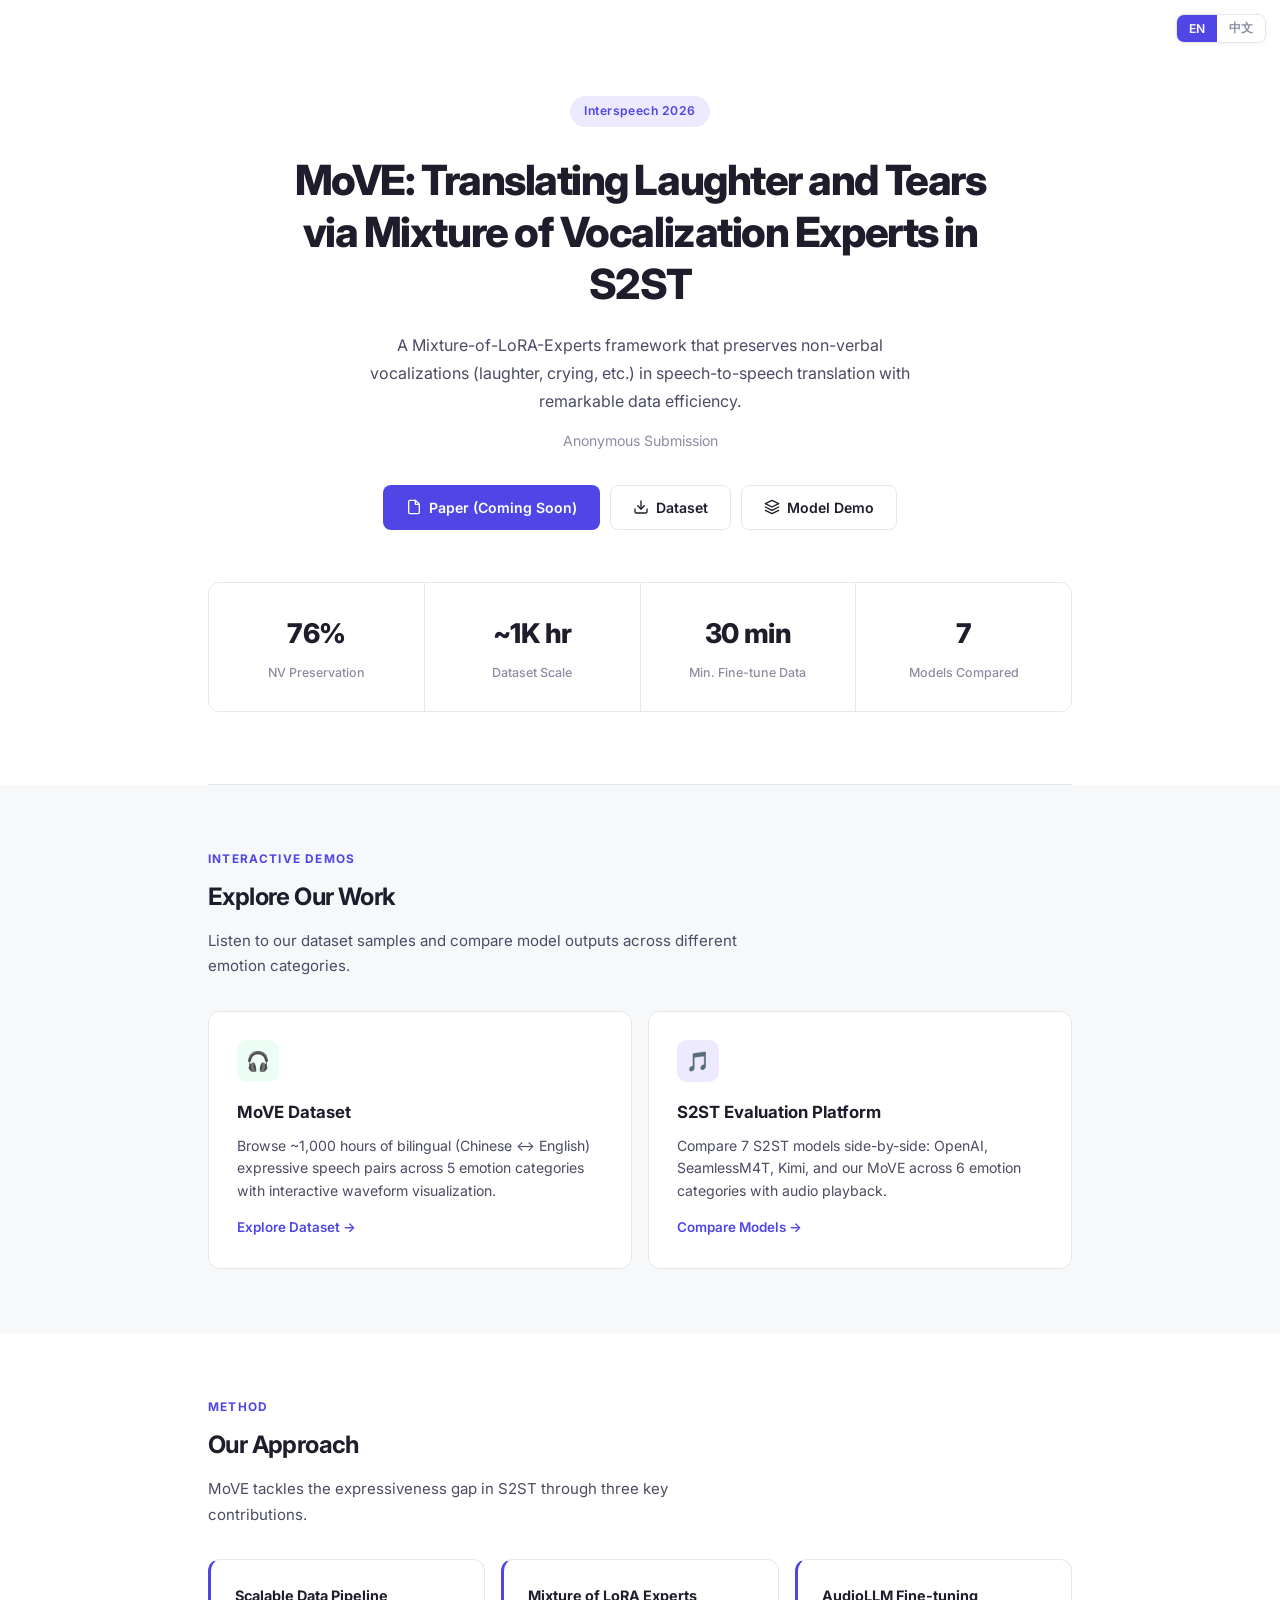
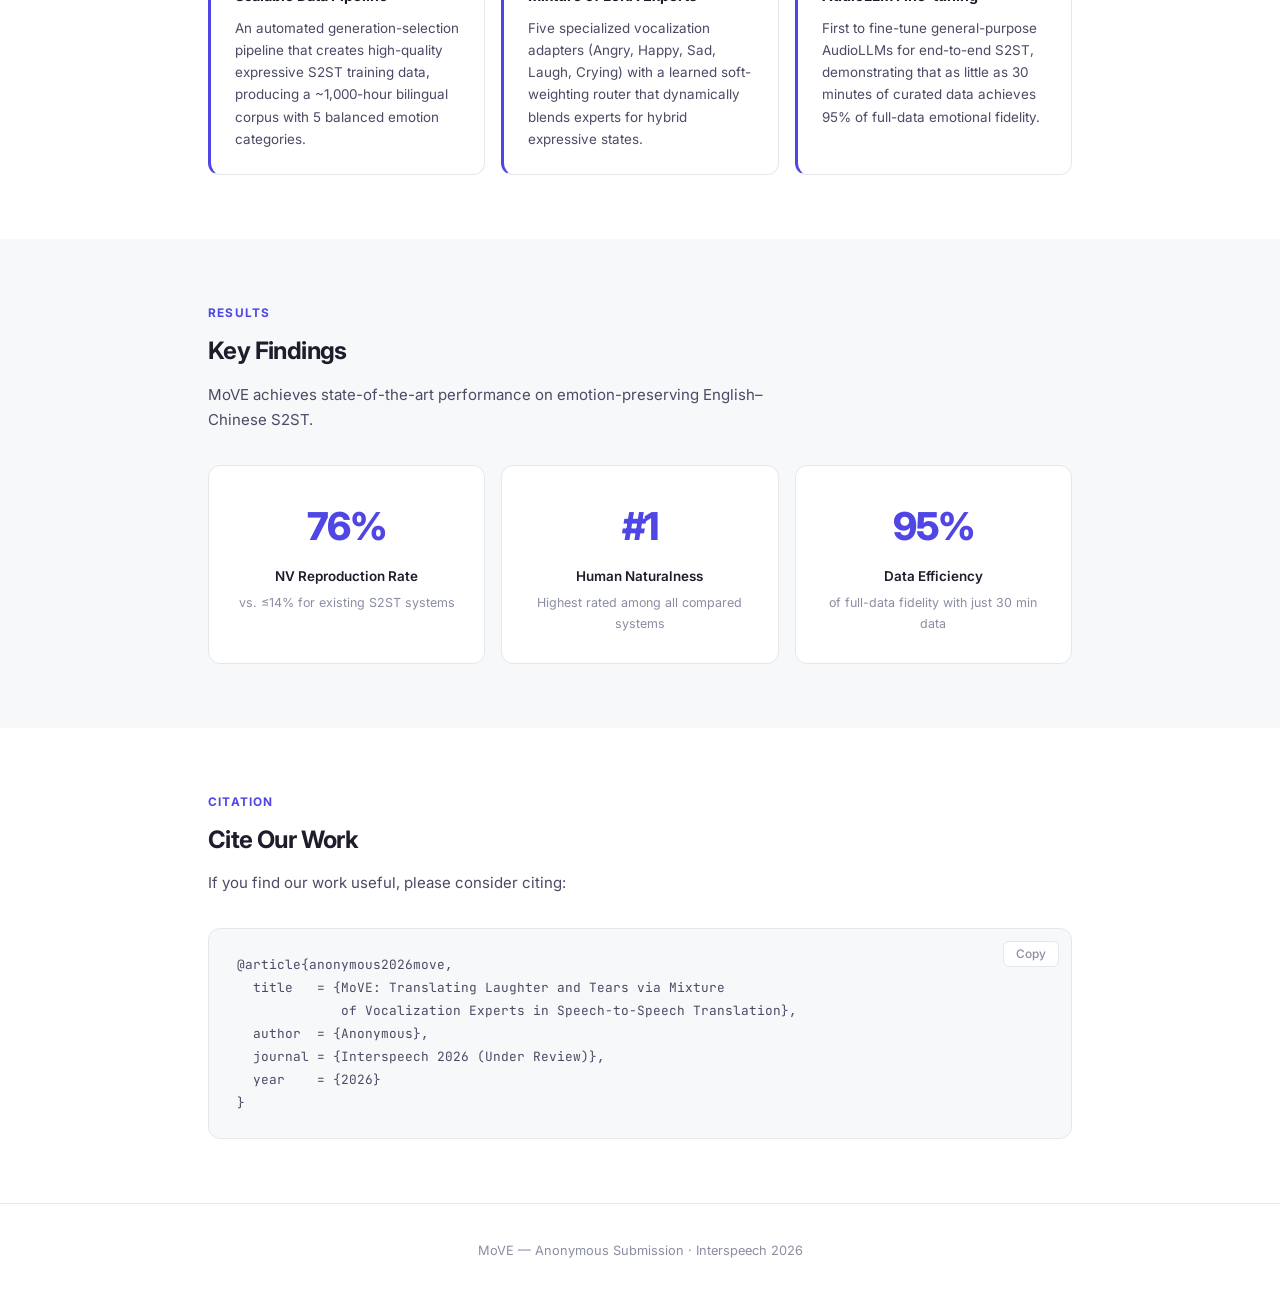
==== index.html @ a046a166 "Redesign all pages with unified white theme and refined visual hierarchy" ====
<!DOCTYPE html>
<html lang="en">

<head>
  <meta charset="UTF-8" />
  <meta name="viewport" content="width=device-width, initial-scale=1.0" />
  <title>MoVE: Translating Laughter and Tears via Mixture of Vocalization Experts in S2ST</title>
  <meta name="description"
    content="MoVE: Mixture-of-LoRA-Experts architecture for emotion-preserving Speech-to-Speech Translation. Interspeech 2026." />
  <link rel="preconnect" href="https://fonts.googleapis.com" />
  <link rel="preconnect" href="https://fonts.gstatic.com" crossorigin />
  <link
    href="https://fonts.googleapis.com/css2?family=Inter:wght@300;400;500;600;700;800&family=JetBrains+Mono:wght@400;500&display=swap"
    rel="stylesheet" />
  <style>
    *, *::before, *::after { box-sizing: border-box; margin: 0; padding: 0; }

    :root {
      --bg: #ffffff;
      --bg-alt: #f7f8fa;
      --text: #1d1d2c;
      --text-2: #4a4b65;
      --text-3: #8b8da3;
      --border: #e5e7eb;
      --accent: #4f46e5;
      --accent-light: #ede9fe;
      --accent-dark: #3730a3;
      --green: #059669;
      --green-light: #ecfdf5;
      --radius: 12px;
    }

    body {
      font-family: 'Inter', -apple-system, BlinkMacSystemFont, sans-serif;
      background: var(--bg);
      color: var(--text);
      line-height: 1.7;
      -webkit-font-smoothing: antialiased;
    }

    .container { max-width: 920px; margin: 0 auto; padding: 0 28px; }

    /* ─── Hero ─── */
    .hero {
      padding: 96px 0 72px;
      text-align: center;
      border-bottom: 1px solid var(--border);
    }

    .hero-badge {
      display: inline-block;
      padding: 5px 14px;
      border-radius: 999px;
      font-size: 0.76rem;
      font-weight: 600;
      background: var(--accent-light);
      color: var(--accent);
      letter-spacing: 0.04em;
      margin-bottom: 28px;
    }

    .hero h1 {
      font-size: clamp(1.8rem, 4.5vw, 2.6rem);
      font-weight: 800;
      letter-spacing: -0.035em;
      line-height: 1.25;
      color: var(--text);
      max-width: 720px;
      margin: 0 auto;
    }

    .hero .subtitle {
      font-size: 1rem;
      color: var(--text-2);
      margin-top: 20px;
      max-width: 580px;
      margin-left: auto;
      margin-right: auto;
      line-height: 1.75;
    }

    .hero .authors {
      margin-top: 14px;
      color: var(--text-3);
      font-size: 0.88rem;
    }

    /* Buttons */
    .btn-row {
      display: flex;
      gap: 10px;
      justify-content: center;
      flex-wrap: wrap;
      margin-top: 32px;
    }

    .btn {
      display: inline-flex;
      align-items: center;
      gap: 7px;
      padding: 10px 22px;
      border-radius: 8px;
      font-size: 0.88rem;
      font-weight: 600;
      text-decoration: none;
      transition: all 0.2s;
      border: 1px solid transparent;
      cursor: pointer;
      font-family: inherit;
    }

    .btn svg { width: 16px; height: 16px; }

    .btn-primary {
      background: var(--accent);
      color: #fff;
    }
    .btn-primary:hover {
      background: var(--accent-dark);
    }

    .btn-outline {
      background: var(--bg);
      color: var(--text);
      border-color: var(--border);
    }
    .btn-outline:hover {
      background: var(--bg-alt);
      border-color: #d0d2d9;
    }

    /* Stats */
    .stats-row {
      display: grid;
      grid-template-columns: repeat(4, 1fr);
      gap: 1px;
      background: var(--border);
      border: 1px solid var(--border);
      border-radius: var(--radius);
      overflow: hidden;
      margin-top: 52px;
    }

    @media (max-width: 640px) {
      .stats-row { grid-template-columns: repeat(2, 1fr); }
    }

    .stat-card {
      background: var(--bg);
      padding: 28px 20px;
      text-align: center;
    }

    .stat-value {
      font-size: 1.7rem;
      font-weight: 800;
      color: var(--text);
      letter-spacing: -0.02em;
    }

    .stat-label {
      color: var(--text-3);
      font-size: 0.78rem;
      margin-top: 4px;
      font-weight: 500;
    }

    /* ─── Sections ─── */
    section { padding: 64px 0; }

    .section-alt { background: var(--bg-alt); }

    .section-label {
      font-size: 0.74rem;
      font-weight: 700;
      text-transform: uppercase;
      letter-spacing: 0.1em;
      color: var(--accent);
      margin-bottom: 8px;
    }

    .section-title {
      font-size: 1.5rem;
      font-weight: 700;
      letter-spacing: -0.025em;
      margin-bottom: 10px;
      color: var(--text);
    }

    .section-desc {
      color: var(--text-2);
      max-width: 560px;
      margin-bottom: 32px;
      font-size: 0.94rem;
      line-height: 1.7;
    }

    /* Demo cards */
    .demo-grid {
      display: grid;
      grid-template-columns: repeat(2, 1fr);
      gap: 16px;
    }
    @media (max-width: 640px) { .demo-grid { grid-template-columns: 1fr; } }

    .demo-card {
      background: var(--bg);
      border: 1px solid var(--border);
      border-radius: var(--radius);
      padding: 28px;
      text-decoration: none;
      color: inherit;
      display: block;
      transition: all 0.2s;
    }

    .demo-card:hover {
      border-color: var(--accent);
      box-shadow: 0 0 0 1px var(--accent), 0 4px 16px rgba(79,70,229,0.06);
    }

    .demo-card-icon {
      width: 42px;
      height: 42px;
      border-radius: 10px;
      display: flex;
      align-items: center;
      justify-content: center;
      font-size: 1.2rem;
      margin-bottom: 16px;
    }
    .demo-card-icon.dataset { background: var(--green-light); }
    .demo-card-icon.eval { background: var(--accent-light); }

    .demo-card h3 {
      font-size: 1.05rem;
      font-weight: 700;
      margin-bottom: 8px;
    }

    .demo-card p {
      color: var(--text-2);
      font-size: 0.88rem;
      line-height: 1.6;
    }

    .demo-card .arrow {
      display: inline-flex;
      align-items: center;
      gap: 4px;
      margin-top: 14px;
      font-size: 0.84rem;
      font-weight: 600;
      color: var(--accent);
      transition: gap 0.2s;
    }
    .demo-card:hover .arrow { gap: 8px; }

    /* Architecture */
    .arch-grid {
      display: grid;
      grid-template-columns: repeat(3, 1fr);
      gap: 16px;
      margin-top: 8px;
    }
    @media (max-width: 640px) { .arch-grid { grid-template-columns: 1fr; } }

    .arch-item {
      padding: 24px;
      background: var(--bg);
      border-radius: var(--radius);
      border: 1px solid var(--border);
      border-left: 3px solid var(--accent);
    }

    .arch-item h4 {
      font-size: 0.9rem;
      font-weight: 700;
      margin-bottom: 8px;
    }

    .arch-item p {
      font-size: 0.84rem;
      color: var(--text-2);
      line-height: 1.65;
    }

    /* Results */
    .results-grid {
      display: grid;
      grid-template-columns: repeat(3, 1fr);
      gap: 16px;
    }
    @media (max-width: 640px) { .results-grid { grid-template-columns: 1fr; } }

    .result-card {
      background: var(--bg);
      border: 1px solid var(--border);
      border-radius: var(--radius);
      padding: 28px 20px;
      text-align: center;
    }

    .result-card .metric {
      font-size: 2.4rem;
      font-weight: 800;
      color: var(--accent);
      letter-spacing: -0.03em;
    }

    .result-card .metric-label {
      font-size: 0.84rem;
      font-weight: 600;
      color: var(--text);
      margin-top: 6px;
    }

    .result-card .metric-desc {
      font-size: 0.78rem;
      color: var(--text-3);
      margin-top: 4px;
    }

    /* Citation */
    .citation-block {
      background: var(--bg-alt);
      border: 1px solid var(--border);
      border-radius: var(--radius);
      padding: 24px 28px;
      font-family: 'JetBrains Mono', monospace;
      font-size: 0.8rem;
      line-height: 1.8;
      color: var(--text-2);
      overflow-x: auto;
      white-space: pre;
      position: relative;
    }

    .copy-btn {
      position: absolute;
      top: 12px;
      right: 12px;
      background: var(--bg);
      border: 1px solid var(--border);
      border-radius: 6px;
      padding: 5px 12px;
      font-size: 0.74rem;
      color: var(--text-3);
      cursor: pointer;
      font-family: 'Inter', sans-serif;
      font-weight: 500;
      transition: all 0.2s;
    }
    .copy-btn:hover { color: var(--text); border-color: #d0d2d9; }

    /* Footer */
    footer {
      border-top: 1px solid var(--border);
      padding: 36px 0;
      text-align: center;
      color: var(--text-3);
      font-size: 0.8rem;
    }
  </style>
</head>

<body>

  <div class="container">
    <header class="hero">
      <div class="hero-badge">Interspeech 2026</div>
      <h1>MoVE: Translating Laughter and Tears via Mixture of Vocalization Experts in S2ST</h1>
      <p class="subtitle" data-i18n="hero.subtitle">
        A Mixture-of-LoRA-Experts framework that preserves non-verbal vocalizations
        (laughter, crying, etc.) in speech-to-speech translation with remarkable data efficiency.
      </p>
      <p class="authors" data-i18n="hero.authors">Anonymous Submission</p>

      <div class="btn-row">
        <a class="btn btn-primary" href="#">
          <svg viewBox="0 0 24 24" fill="none" stroke="currentColor" stroke-width="2" stroke-linecap="round" stroke-linejoin="round"><path d="M14 2H6a2 2 0 0 0-2 2v16a2 2 0 0 0 2 2h12a2 2 0 0 0 2-2V8z"/><polyline points="14 2 14 8 20 8"/></svg>
          <span data-i18n="btn.paper">Paper (Coming Soon)</span>
        </a>
        <a class="btn btn-outline" href="MoVE_dataset_demo/">
          <svg viewBox="0 0 24 24" fill="none" stroke="currentColor" stroke-width="2" stroke-linecap="round" stroke-linejoin="round"><path d="M21 15v4a2 2 0 0 1-2 2H5a2 2 0 0 1-2-2v-4"/><polyline points="7 10 12 15 17 10"/><line x1="12" y1="15" x2="12" y2="3"/></svg>
          <span data-i18n="btn.dataset">Dataset</span>
        </a>
        <a class="btn btn-outline" href="S2ST_eval_platform/">
          <svg viewBox="0 0 24 24" fill="none" stroke="currentColor" stroke-width="2" stroke-linecap="round" stroke-linejoin="round"><polygon points="12 2 2 7 12 12 22 7 12 2"/><polyline points="2 17 12 22 22 17"/><polyline points="2 12 12 17 22 12"/></svg>
          <span data-i18n="btn.demo">Model Demo</span>
        </a>
      </div>

      <div class="stats-row">
        <div class="stat-card">
          <div class="stat-value">76%</div>
          <div class="stat-label" data-i18n="stat.nv">NV Preservation</div>
        </div>
        <div class="stat-card">
          <div class="stat-value">~1K hr</div>
          <div class="stat-label" data-i18n="stat.dataset">Dataset Scale</div>
        </div>
        <div class="stat-card">
          <div class="stat-value">30 min</div>
          <div class="stat-label" data-i18n="stat.finetune">Min. Fine-tune Data</div>
        </div>
        <div class="stat-card">
          <div class="stat-value">7</div>
          <div class="stat-label" data-i18n="stat.models">Models Compared</div>
        </div>
      </div>
    </header>
  </div>

  <!-- Demos -->
  <div class="section-alt">
    <div class="container">
      <section>
        <div class="section-label" data-i18n="demos.label">Interactive Demos</div>
        <h2 class="section-title" data-i18n="demos.title">Explore Our Work</h2>
        <p class="section-desc" data-i18n="demos.desc">
          Listen to our dataset samples and compare model outputs across different emotion categories.
        </p>
        <div class="demo-grid">
          <a class="demo-card" href="MoVE_dataset_demo/">
            <div class="demo-card-icon dataset">&#127911;</div>
            <h3 data-i18n="card.dataset.title">MoVE Dataset</h3>
            <p data-i18n="card.dataset.desc">
              Browse ~1,000 hours of bilingual (Chinese &harr; English) expressive speech pairs across 5 emotion
              categories with interactive waveform visualization.
            </p>
            <span class="arrow" data-i18n="card.dataset.arrow">Explore Dataset &rarr;</span>
          </a>
          <a class="demo-card" href="S2ST_eval_platform/">
            <div class="demo-card-icon eval">&#127925;</div>
            <h3 data-i18n="card.eval.title">S2ST Evaluation Platform</h3>
            <p data-i18n="card.eval.desc">
              Compare 7 S2ST models side-by-side: OpenAI, SeamlessM4T, Kimi, and our MoVE across 6 emotion
              categories with audio playback.
            </p>
            <span class="arrow" data-i18n="card.eval.arrow">Compare Models &rarr;</span>
          </a>
        </div>
      </section>
    </div>
  </div>

  <!-- Method -->
  <div class="container">
    <section>
      <div class="section-label" data-i18n="method.label">Method</div>
      <h2 class="section-title" data-i18n="method.title">Our Approach</h2>
      <p class="section-desc" data-i18n="method.desc">
        MoVE tackles the expressiveness gap in S2ST through three key contributions.
      </p>
      <div class="arch-grid">
        <div class="arch-item">
          <h4 data-i18n="arch.data.title">Scalable Data Pipeline</h4>
          <p data-i18n="arch.data.desc">An automated generation-selection pipeline that creates high-quality expressive S2ST training data,
            producing a ~1,000-hour bilingual corpus with 5 balanced emotion categories.</p>
        </div>
        <div class="arch-item">
          <h4 data-i18n="arch.moe.title">Mixture of LoRA Experts</h4>
          <p data-i18n="arch.moe.desc">Five specialized vocalization adapters (Angry, Happy, Sad, Laugh, Crying) with a learned soft-weighting
            router that dynamically blends experts for hybrid expressive states.</p>
        </div>
        <div class="arch-item">
          <h4 data-i18n="arch.llm.title">AudioLLM Fine-tuning</h4>
          <p data-i18n="arch.llm.desc">First to fine-tune general-purpose AudioLLMs for end-to-end S2ST, demonstrating that as little as 30
            minutes of curated data achieves 95% of full-data emotional fidelity.</p>
        </div>
      </div>
    </section>
  </div>

  <!-- Results -->
  <div class="section-alt">
    <div class="container">
      <section>
        <div class="section-label" data-i18n="results.label">Results</div>
        <h2 class="section-title" data-i18n="results.title">Key Findings</h2>
        <p class="section-desc" data-i18n="results.desc">
          MoVE achieves state-of-the-art performance on emotion-preserving English&ndash;Chinese S2ST.
        </p>
        <div class="results-grid">
          <div class="result-card">
            <div class="metric">76%</div>
            <div class="metric-label" data-i18n="result.nv.label">NV Reproduction Rate</div>
            <div class="metric-desc" data-i18n="result.nv.desc">vs. &le;14% for existing S2ST systems</div>
          </div>
          <div class="result-card">
            <div class="metric">#1</div>
            <div class="metric-label" data-i18n="result.nat.label">Human Naturalness</div>
            <div class="metric-desc" data-i18n="result.nat.desc">Highest rated among all compared systems</div>
          </div>
          <div class="result-card">
            <div class="metric">95%</div>
            <div class="metric-label" data-i18n="result.eff.label">Data Efficiency</div>
            <div class="metric-desc" data-i18n="result.eff.desc">of full-data fidelity with just 30 min data</div>
          </div>
        </div>
      </section>
    </div>
  </div>

  <!-- Citation -->
  <div class="container">
    <section>
      <div class="section-label" data-i18n="cite.label">Citation</div>
      <h2 class="section-title" data-i18n="cite.title">Cite Our Work</h2>
      <p class="section-desc" data-i18n="cite.desc">If you find our work useful, please consider citing:</p>
      <div class="citation-block" id="citation">@article{anonymous2026move,
  title   = {MoVE: Translating Laughter and Tears via Mixture
             of Vocalization Experts in Speech-to-Speech Translation},
  author  = {Anonymous},
  journal = {Interspeech 2026 (Under Review)},
  year    = {2026}
}<button class="copy-btn" onclick="copyBib()">Copy</button></div>
    </section>
  </div>

  <footer>
    <div class="container">
      <p data-i18n="footer.text">MoVE &mdash; Anonymous Submission &middot; Interspeech 2026</p>
    </div>
  </footer>

  <script src="i18n.js"></script>
  <script>
    function copyBib() {
      const bib = document.getElementById('citation').textContent.replace('Copy', '').trim();
      navigator.clipboard.writeText(bib).then(() => {
        const btn = document.querySelector('.copy-btn');
        btn.textContent = 'Copied!';
        setTimeout(() => btn.textContent = 'Copy', 2000);
      });
    }
  </script>

</body>

</html>
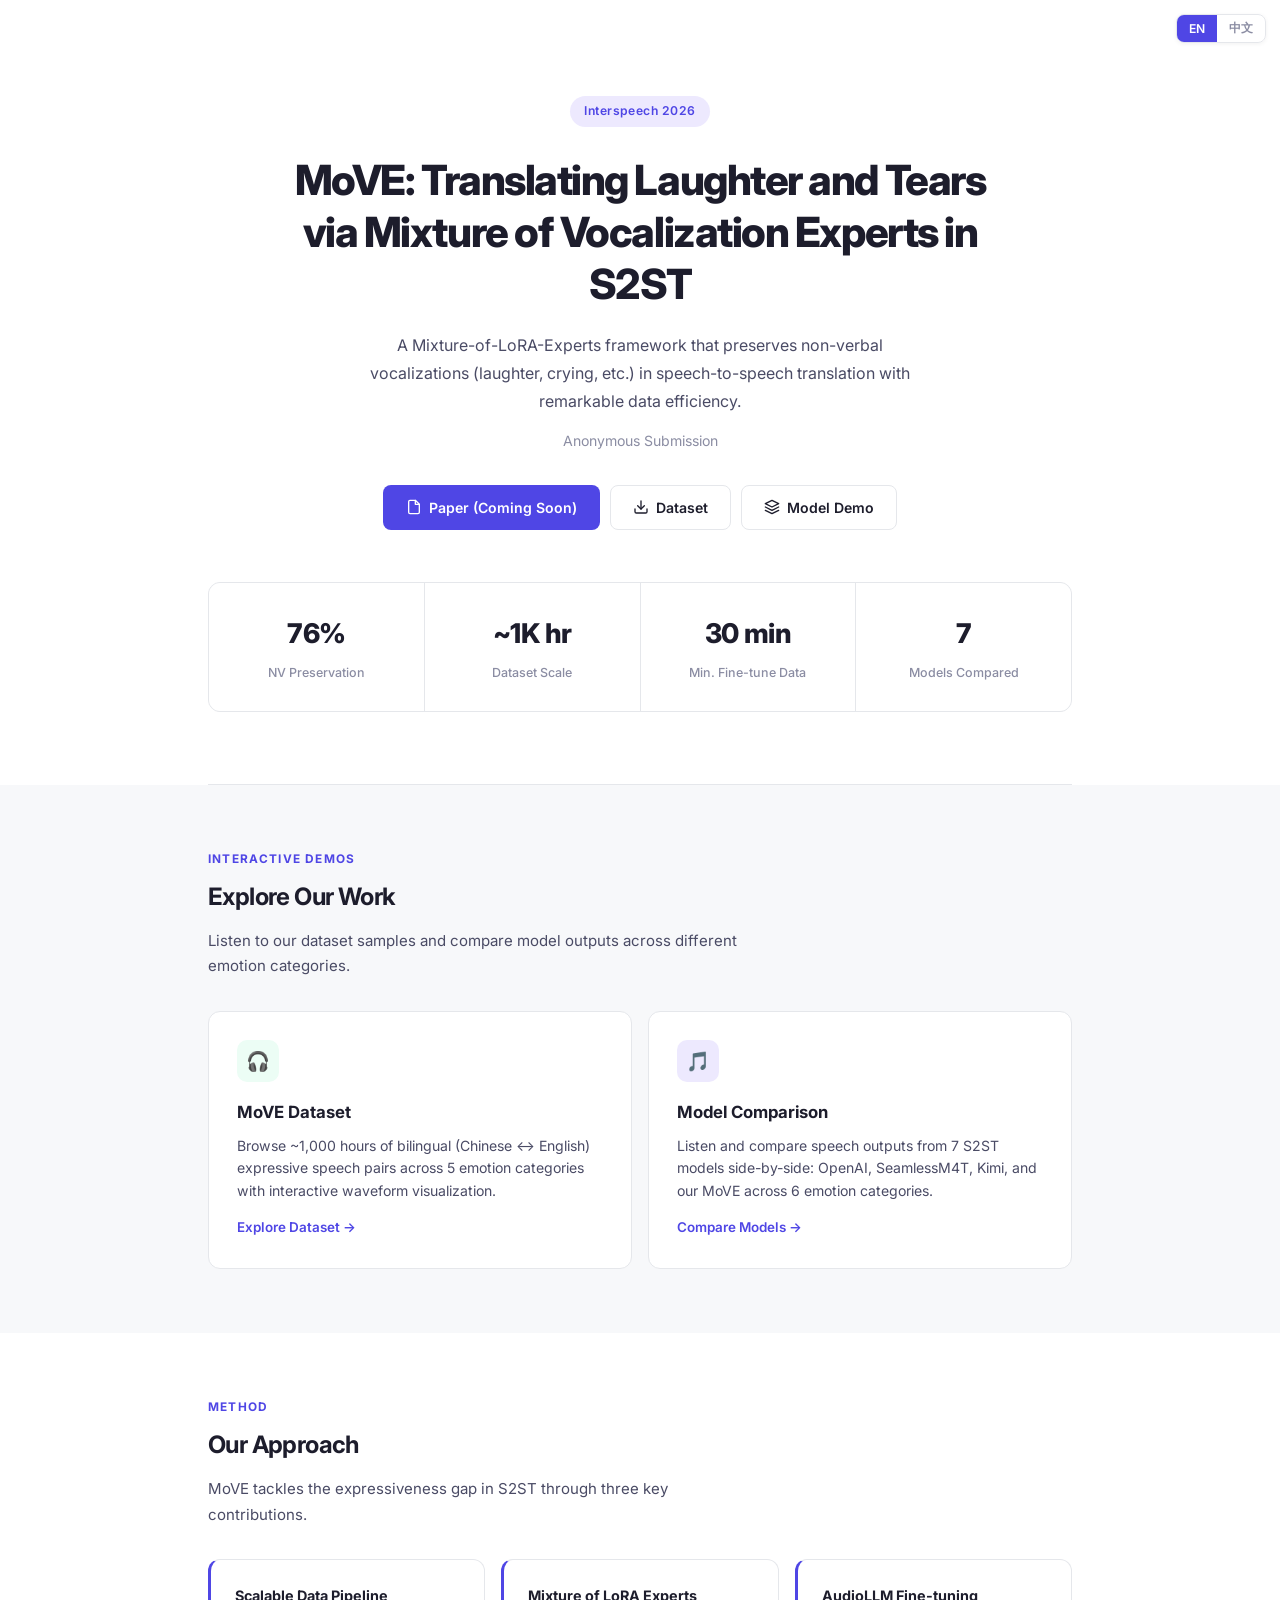
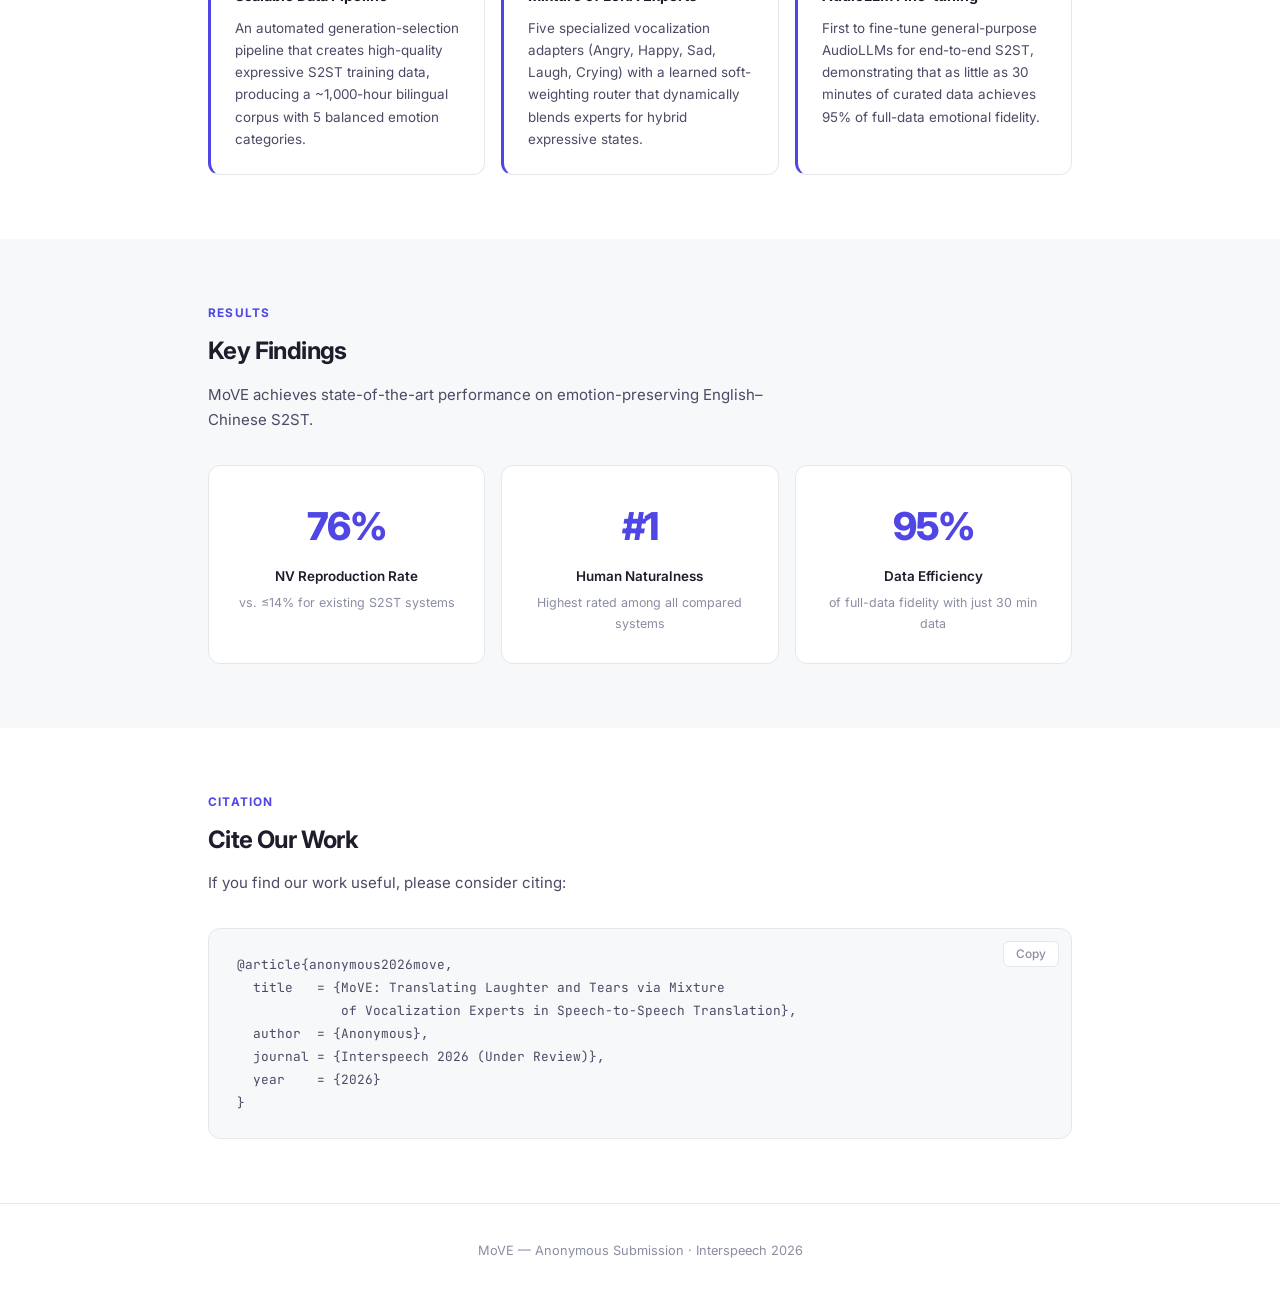
==== commit 94c1ef70: "Rename to model_comparison, rewrite as clean audio demo" ====
--- a/index.html
+++ b/index.html
@@ -385,7 +385,7 @@
           <svg viewBox="0 0 24 24" fill="none" stroke="currentColor" stroke-width="2" stroke-linecap="round" stroke-linejoin="round"><path d="M21 15v4a2 2 0 0 1-2 2H5a2 2 0 0 1-2-2v-4"/><polyline points="7 10 12 15 17 10"/><line x1="12" y1="15" x2="12" y2="3"/></svg>
           <span data-i18n="btn.dataset">Dataset</span>
         </a>
-        <a class="btn btn-outline" href="S2ST_eval_platform/">
+        <a class="btn btn-outline" href="model_comparison/">
           <svg viewBox="0 0 24 24" fill="none" stroke="currentColor" stroke-width="2" stroke-linecap="round" stroke-linejoin="round"><polygon points="12 2 2 7 12 12 22 7 12 2"/><polyline points="2 17 12 22 22 17"/><polyline points="2 12 12 17 22 12"/></svg>
           <span data-i18n="btn.demo">Model Demo</span>
         </a>
@@ -431,12 +431,12 @@
             </p>
             <span class="arrow" data-i18n="card.dataset.arrow">Explore Dataset &rarr;</span>
           </a>
-          <a class="demo-card" href="S2ST_eval_platform/">
+          <a class="demo-card" href="model_comparison/">
             <div class="demo-card-icon eval">&#127925;</div>
-            <h3 data-i18n="card.eval.title">S2ST Evaluation Platform</h3>
+            <h3 data-i18n="card.eval.title">Model Comparison</h3>
             <p data-i18n="card.eval.desc">
-              Compare 7 S2ST models side-by-side: OpenAI, SeamlessM4T, Kimi, and our MoVE across 6 emotion
-              categories with audio playback.
+              Listen and compare speech outputs from 7 S2ST models side-by-side: OpenAI, SeamlessM4T, Kimi,
+              and our MoVE across 6 emotion categories.
             </p>
             <span class="arrow" data-i18n="card.eval.arrow">Compare Models &rarr;</span>
           </a>
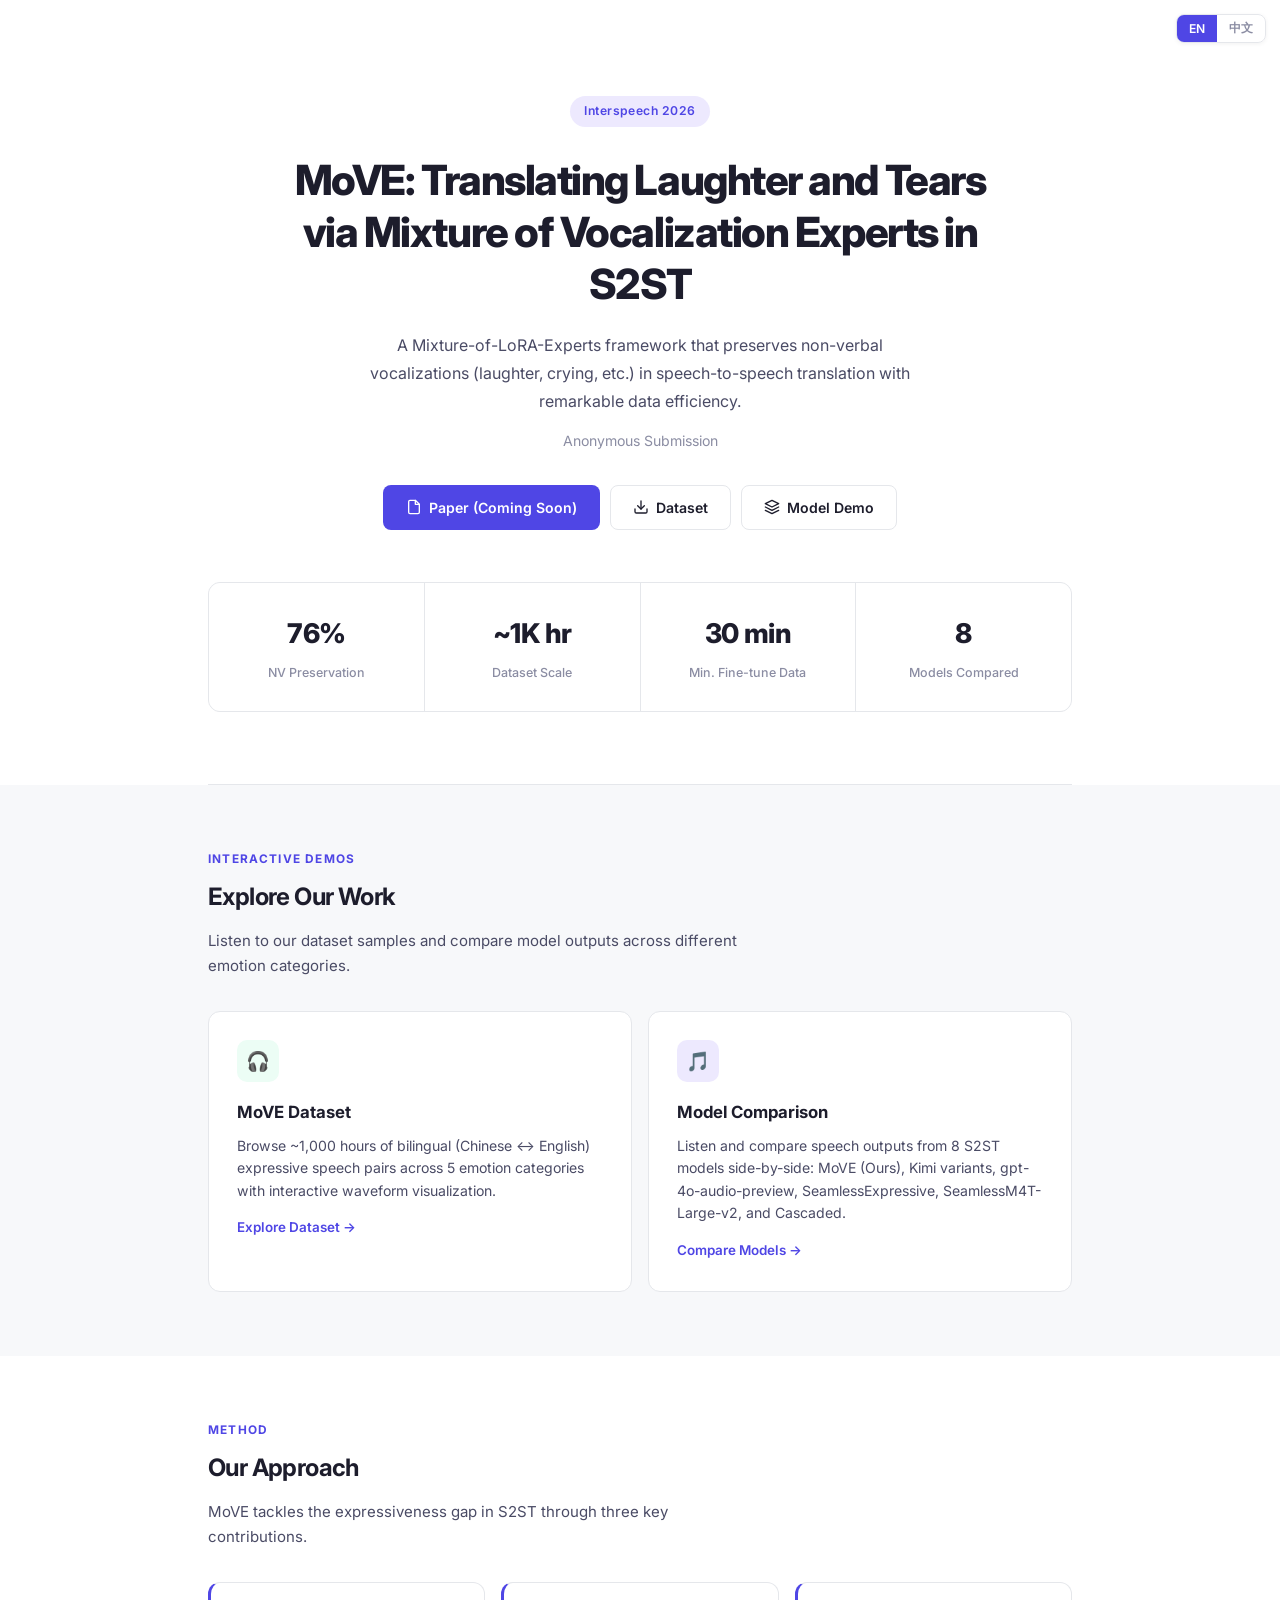
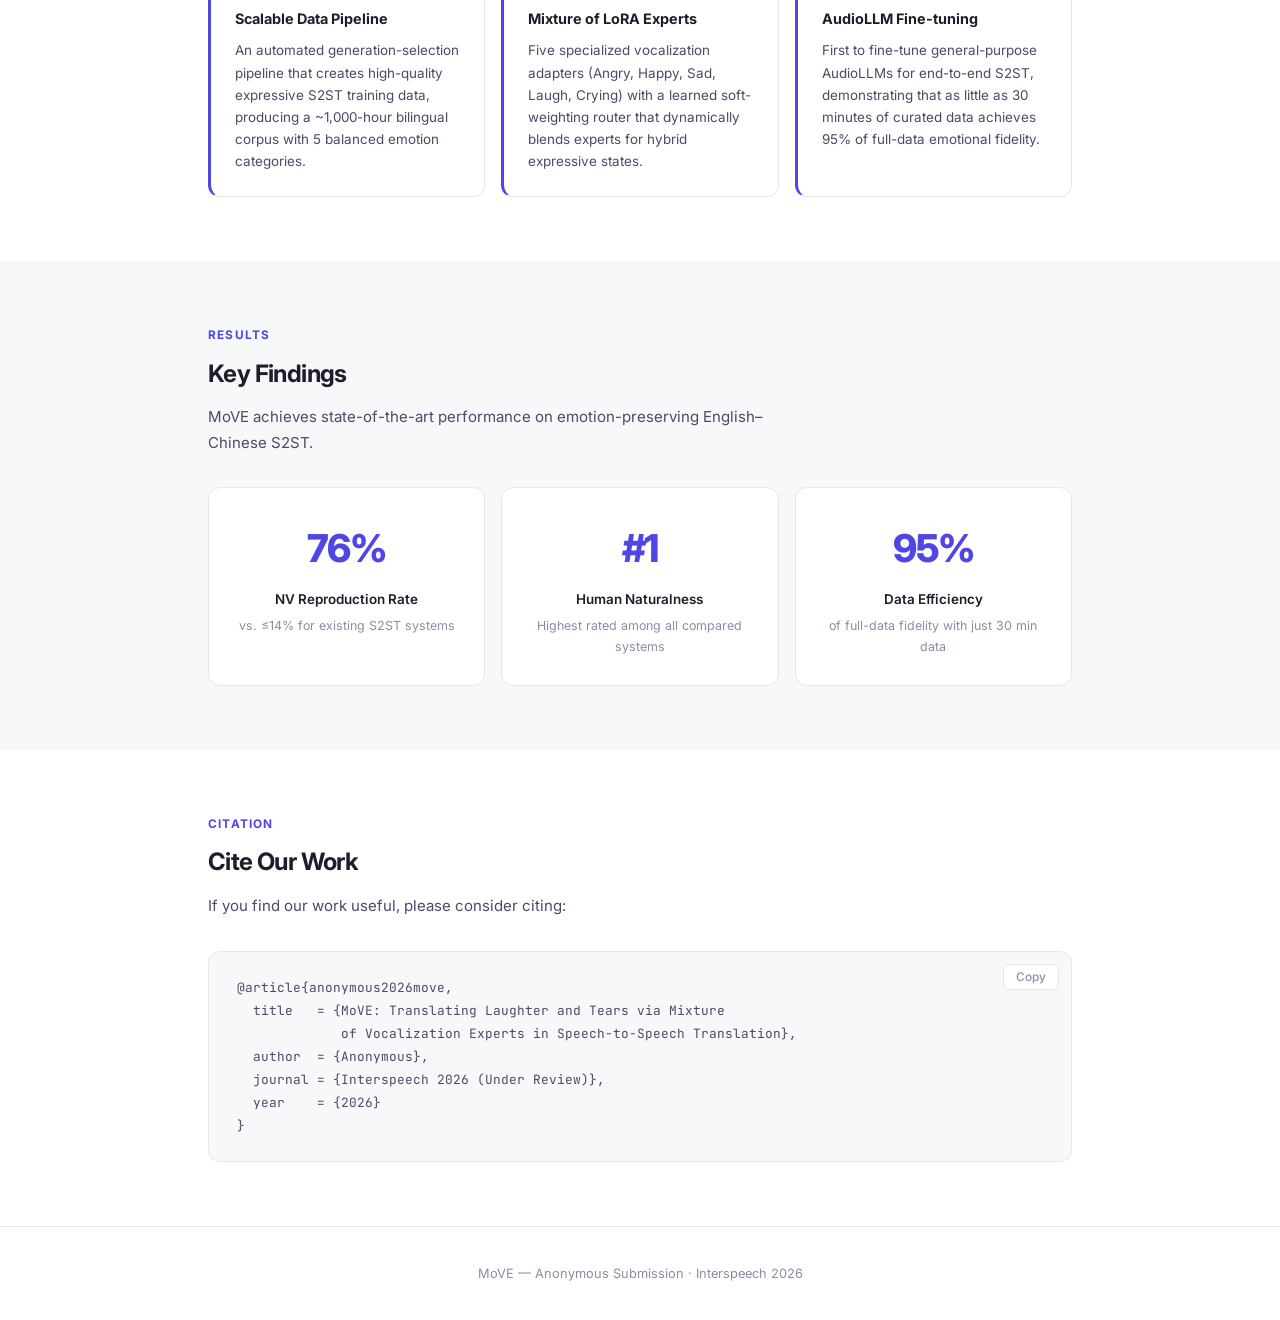
==== commit c534fa49: "Add SynStard & ExpressiveData models, remove gen_ours_100hr, update display names" ====
--- a/index.html
+++ b/index.html
@@ -405,7 +405,7 @@
           <div class="stat-label" data-i18n="stat.finetune">Min. Fine-tune Data</div>
         </div>
         <div class="stat-card">
-          <div class="stat-value">7</div>
+          <div class="stat-value">8</div>
           <div class="stat-label" data-i18n="stat.models">Models Compared</div>
         </div>
       </div>
@@ -435,8 +435,8 @@
             <div class="demo-card-icon eval">&#127925;</div>
             <h3 data-i18n="card.eval.title">Model Comparison</h3>
             <p data-i18n="card.eval.desc">
-              Listen and compare speech outputs from 7 S2ST models side-by-side: OpenAI, SeamlessM4T, Kimi,
-              and our MoVE across 6 emotion categories.
+              Listen and compare speech outputs from 8 S2ST models side-by-side: MoVE (Ours), Kimi
+              variants, gpt-4o-audio-preview, SeamlessExpressive, SeamlessM4T-Large-v2, and Cascaded.
             </p>
             <span class="arrow" data-i18n="card.eval.arrow">Compare Models &rarr;</span>
           </a>
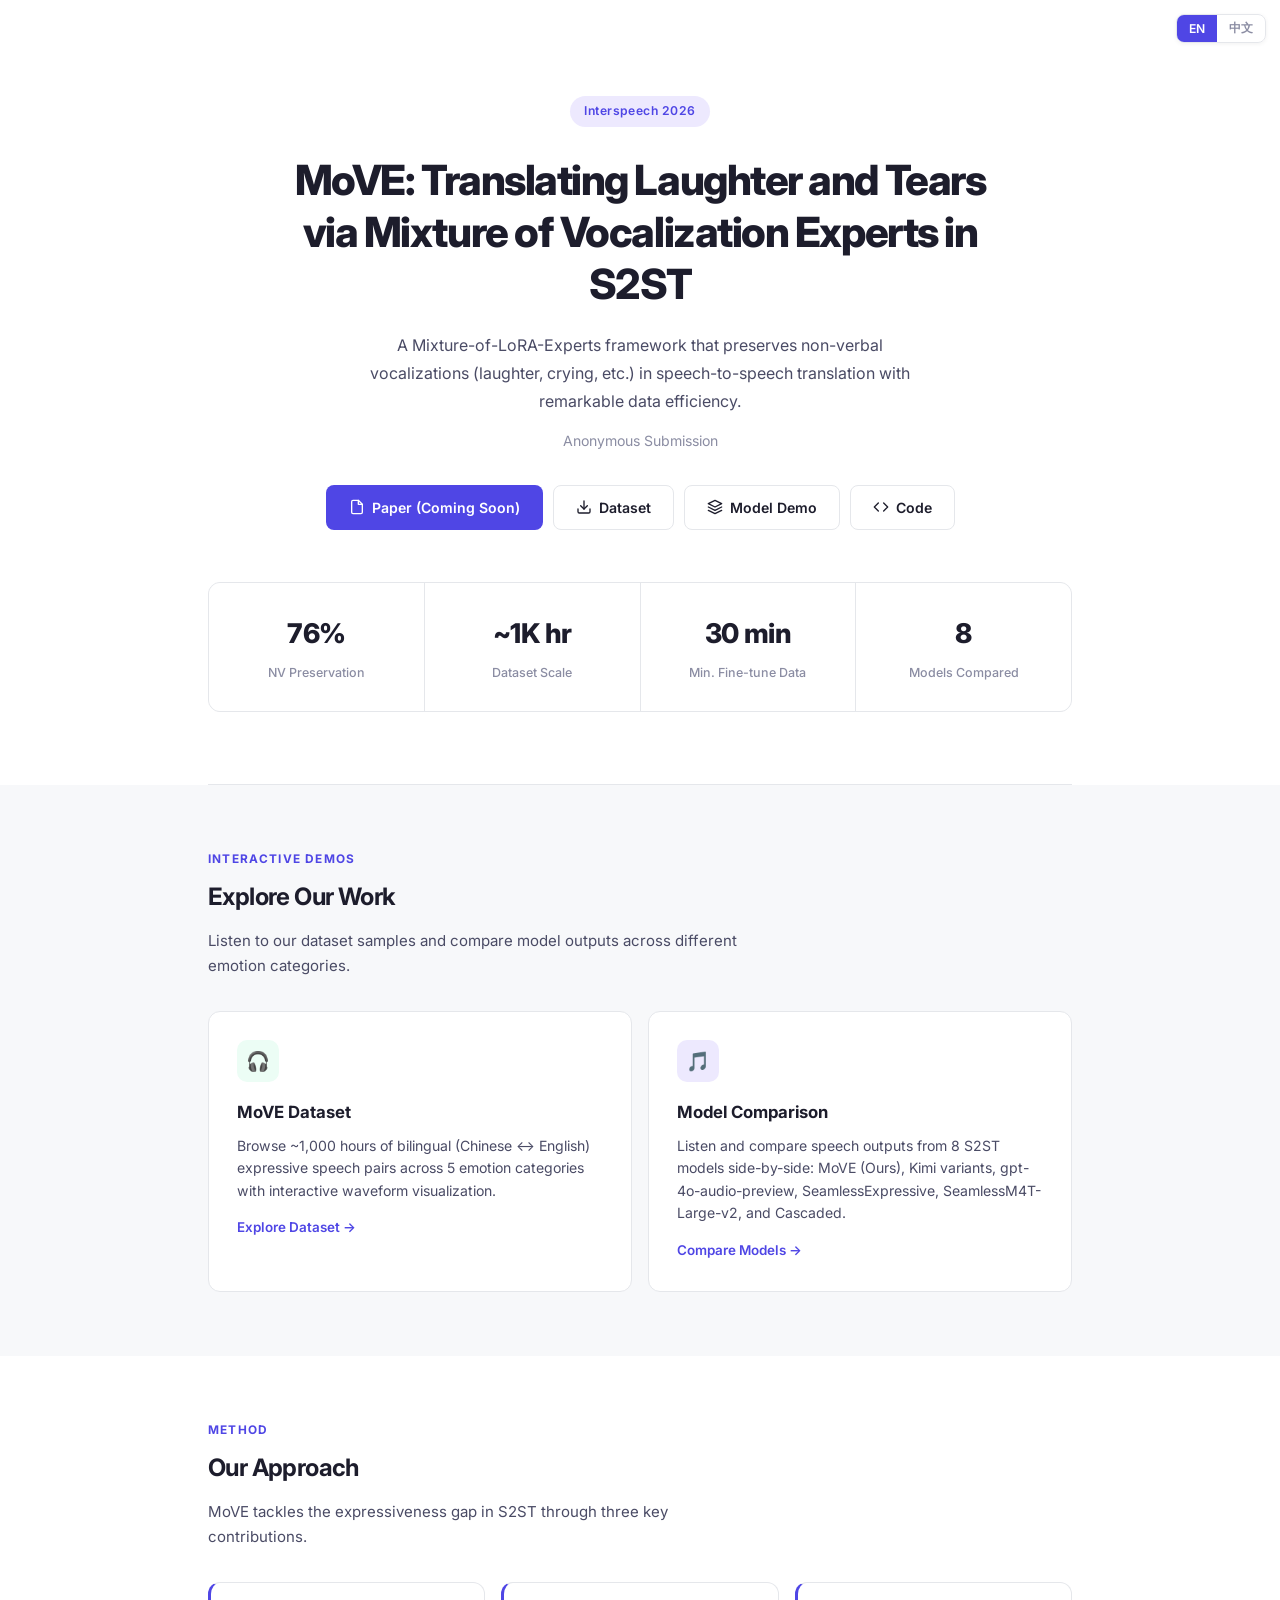
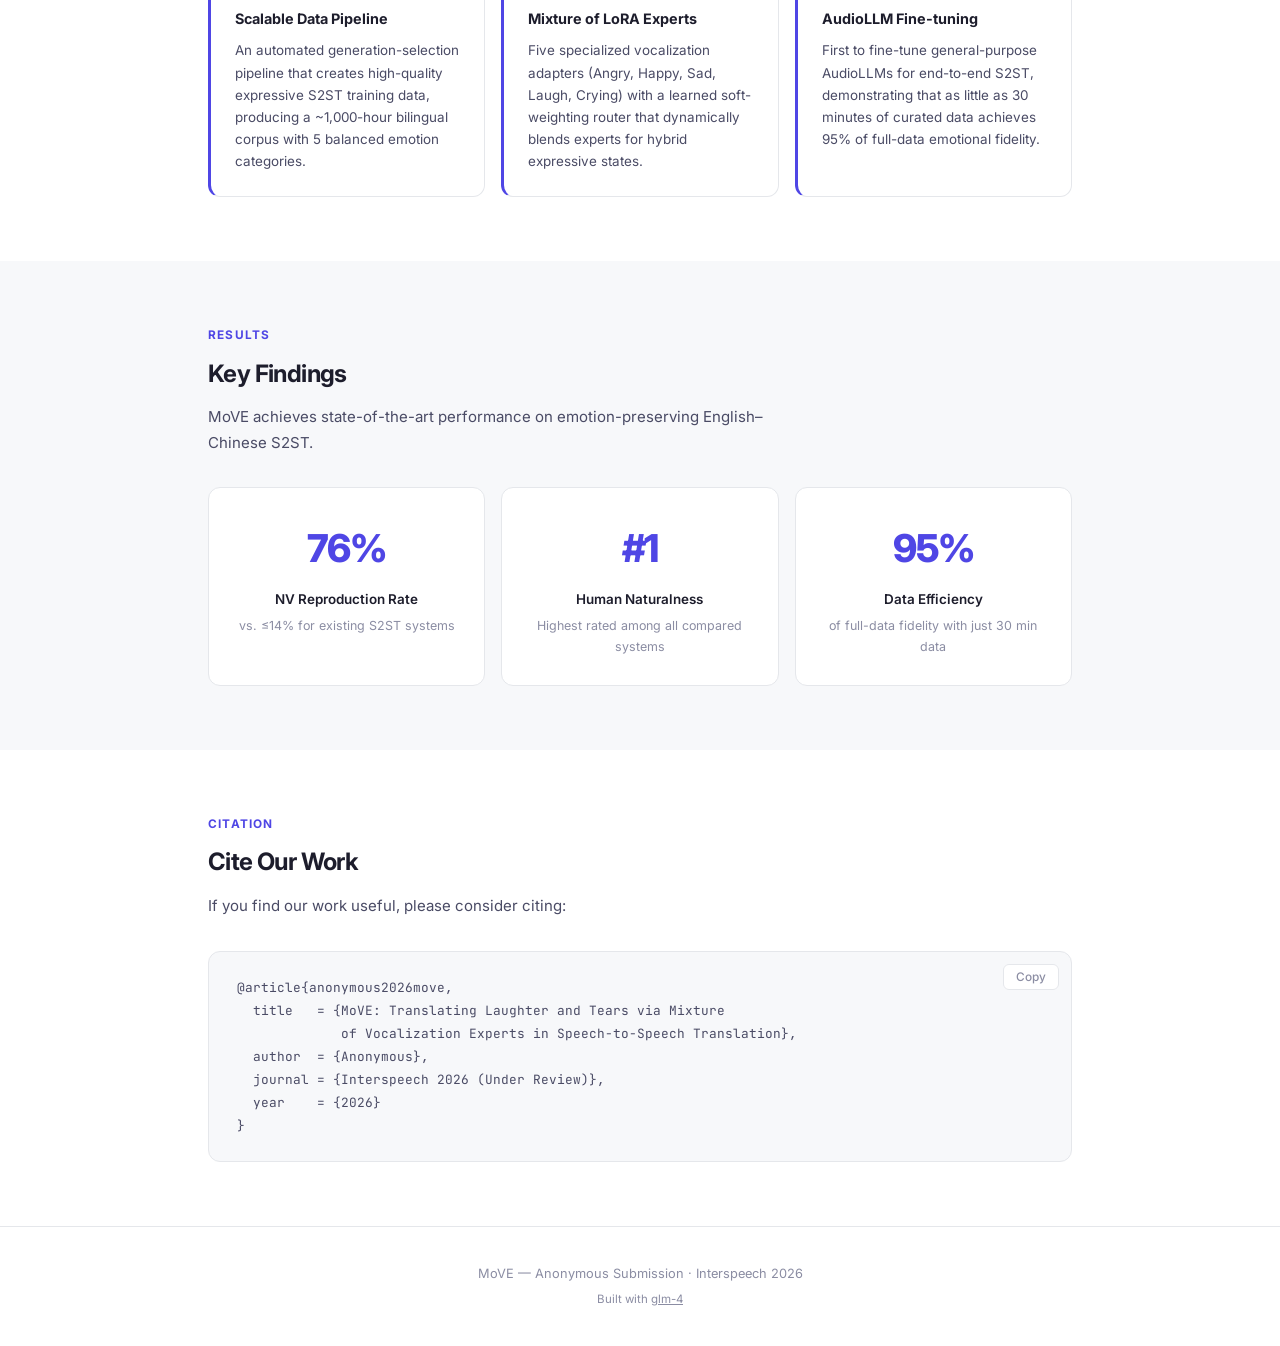
==== commit 7f52477f: "Add Code repo link and glm-4 attribution" ====
--- a/index.html
+++ b/index.html
@@ -388,6 +388,10 @@
         <a class="btn btn-outline" href="model_comparison/">
           <svg viewBox="0 0 24 24" fill="none" stroke="currentColor" stroke-width="2" stroke-linecap="round" stroke-linejoin="round"><polygon points="12 2 2 7 12 12 22 7 12 2"/><polyline points="2 17 12 22 22 17"/><polyline points="2 12 12 17 22 12"/></svg>
           <span data-i18n="btn.demo">Model Demo</span>
+        </a>
+        <a class="btn btn-outline" href="https://github.com/47zzz/MoVE-code" target="_blank" rel="noopener">
+          <svg viewBox="0 0 24 24" fill="none" stroke="currentColor" stroke-width="2" stroke-linecap="round" stroke-linejoin="round"><polyline points="16 18 22 12 16 6"/><polyline points="8 6 2 12 8 18"/></svg>
+          <span data-i18n="btn.code">Code</span>
         </a>
       </div>
 
@@ -522,6 +526,7 @@
   <footer>
     <div class="container">
       <p data-i18n="footer.text">MoVE &mdash; Anonymous Submission &middot; Interspeech 2026</p>
+      <p style="margin-top:6px; font-size:0.72rem; color:var(--text-3);">Built with <a href="https://github.com/THUDM/GLM-4-Voice" target="_blank" rel="noopener" style="color:inherit; text-decoration:underline;">glm-4</a></p>
     </div>
   </footer>
 
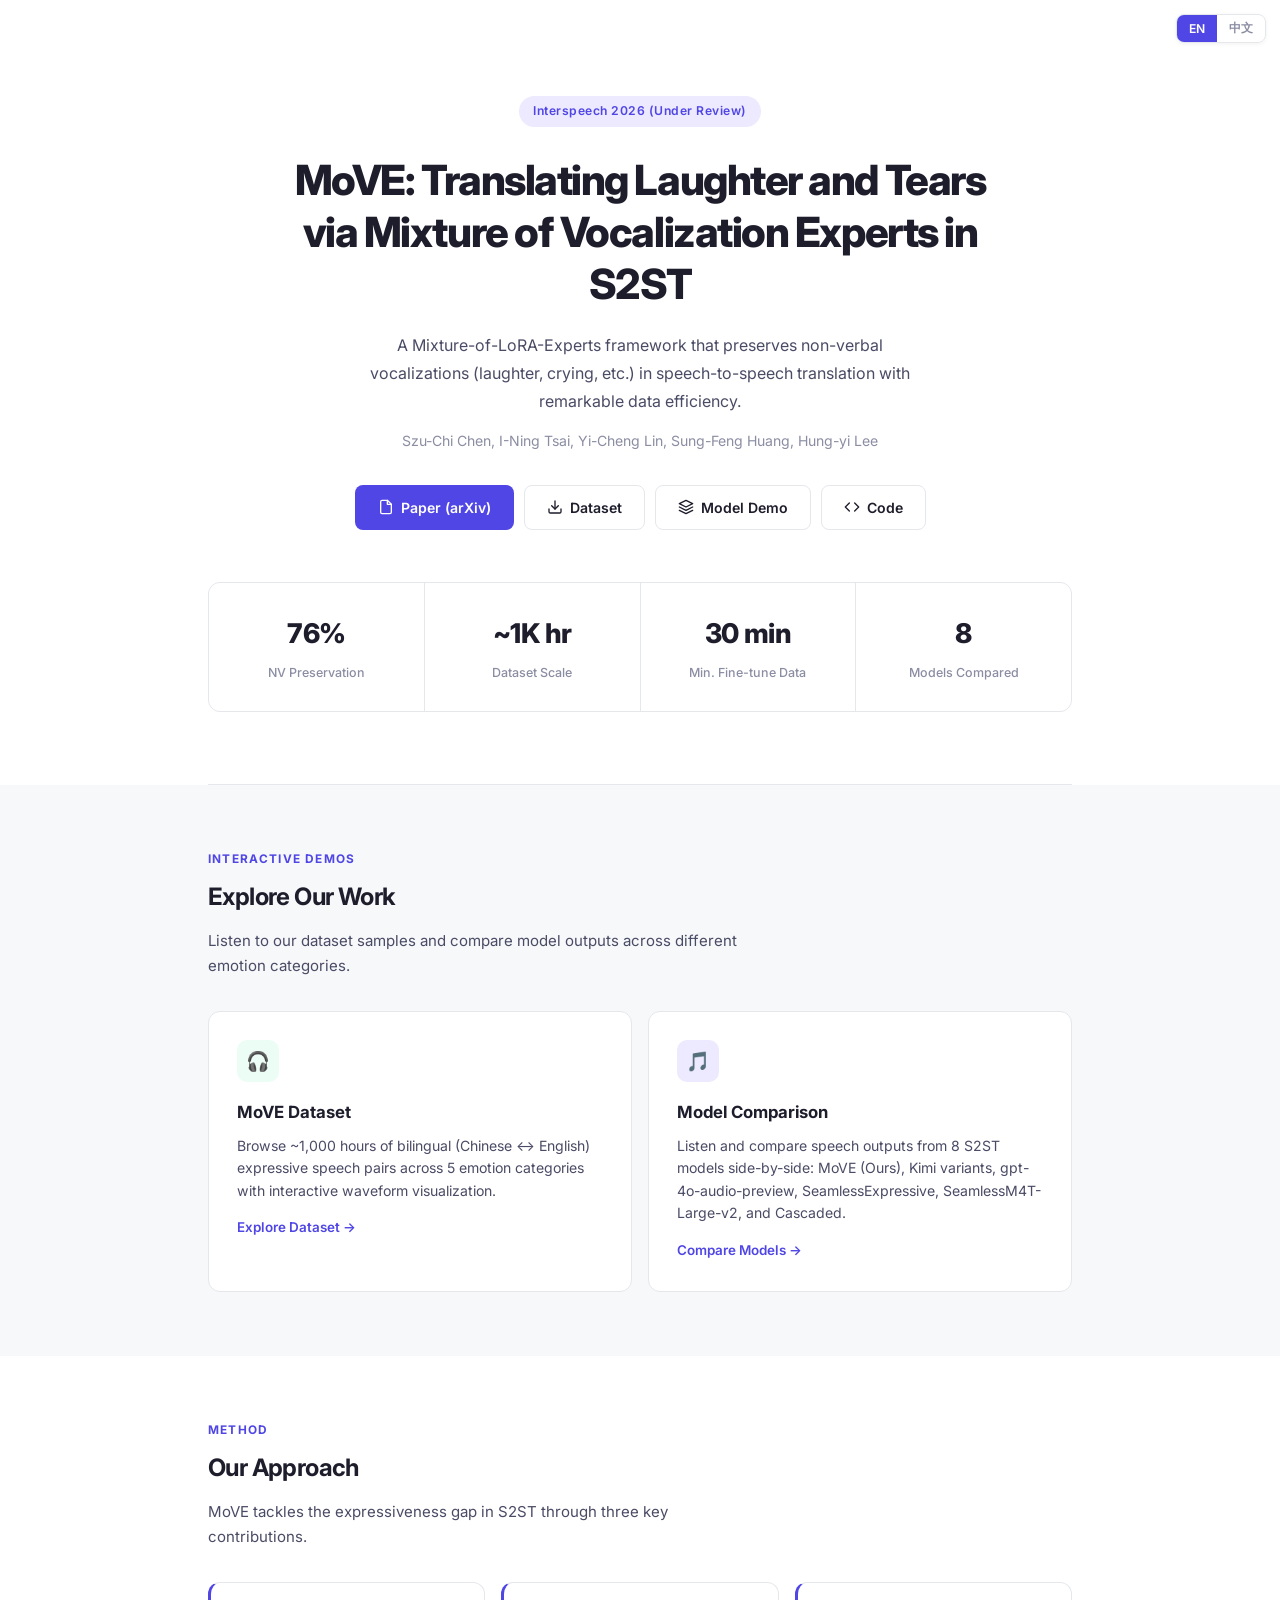
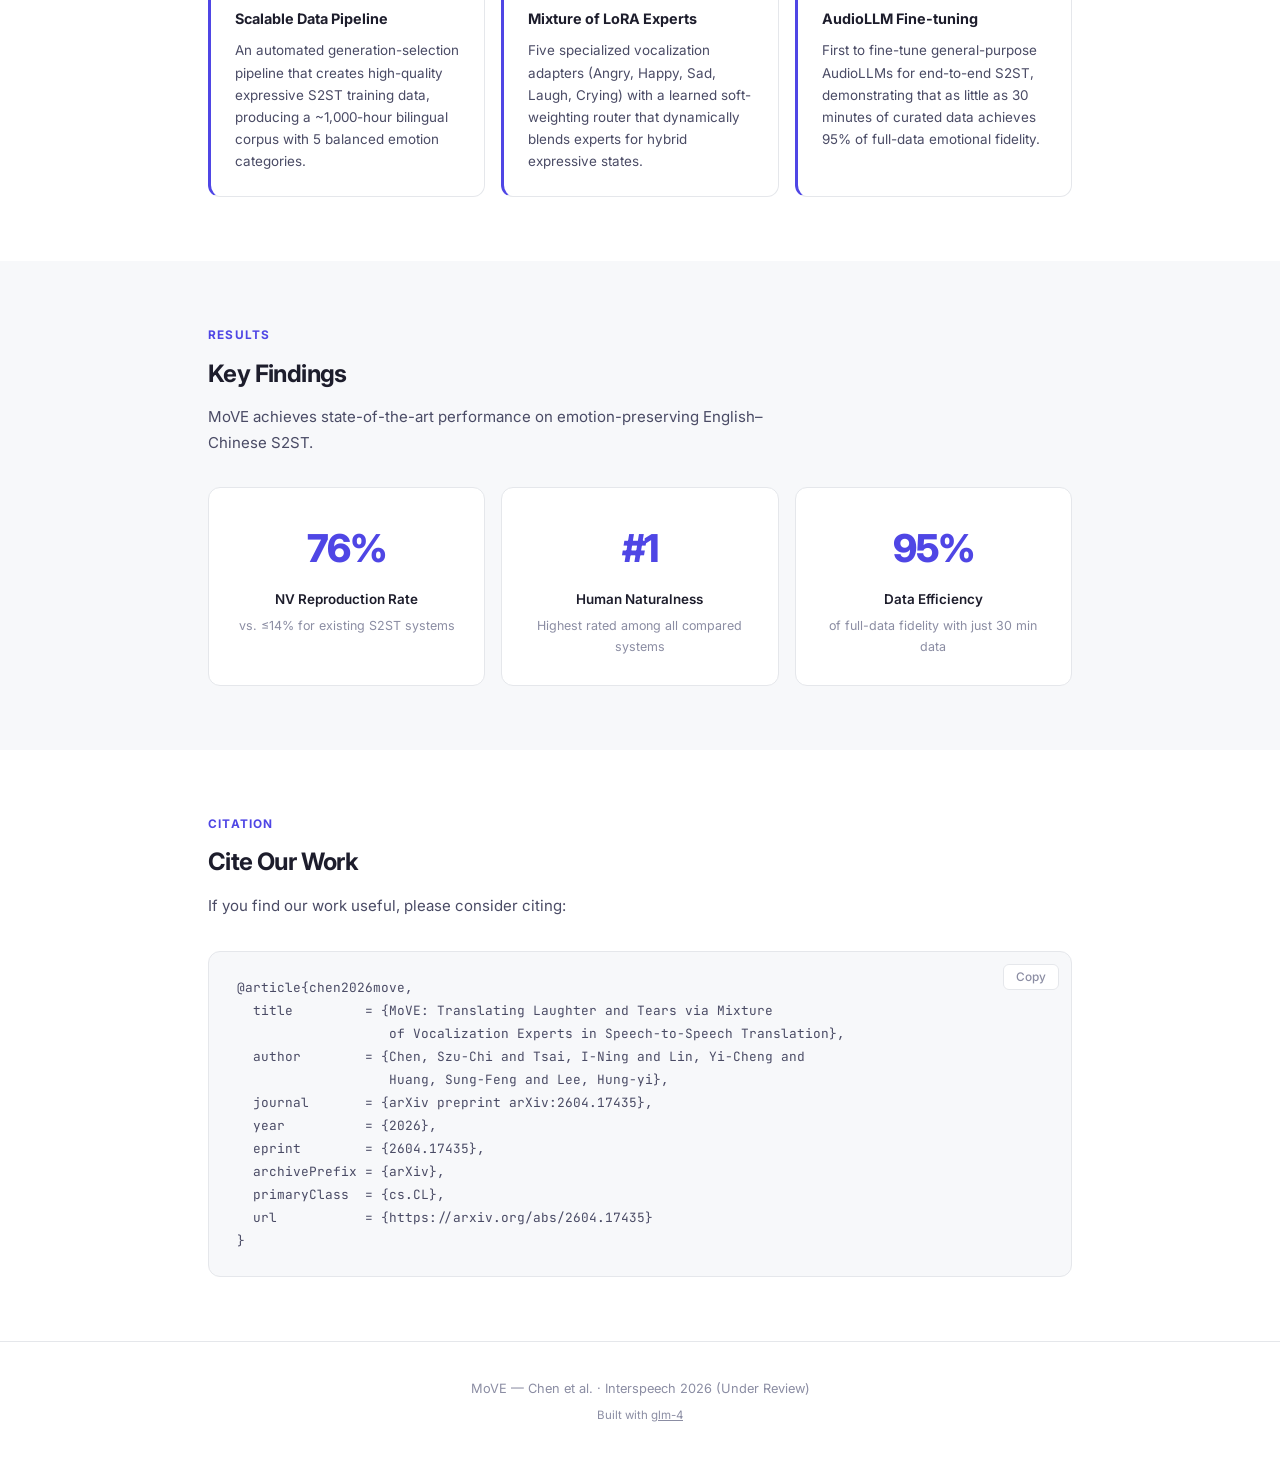
==== commit 0b312377: "Add arXiv paper link, update authors, mark Interspeech 2026 as Under Review - Replace 'Paper: Coming" ====
--- a/index.html
+++ b/index.html
@@ -6,7 +6,7 @@
   <meta name="viewport" content="width=device-width, initial-scale=1.0" />
   <title>MoVE: Translating Laughter and Tears via Mixture of Vocalization Experts in S2ST</title>
   <meta name="description"
-    content="MoVE: Mixture-of-LoRA-Experts architecture for emotion-preserving Speech-to-Speech Translation. Interspeech 2026." />
+    content="MoVE: Mixture-of-LoRA-Experts architecture for emotion-preserving Speech-to-Speech Translation. Interspeech 2026 (Under Review)." />
   <link rel="preconnect" href="https://fonts.googleapis.com" />
   <link rel="preconnect" href="https://fonts.gstatic.com" crossorigin />
   <link
@@ -368,18 +368,18 @@
 
   <div class="container">
     <header class="hero">
-      <div class="hero-badge">Interspeech 2026</div>
+      <div class="hero-badge">Interspeech 2026 (Under Review)</div>
       <h1>MoVE: Translating Laughter and Tears via Mixture of Vocalization Experts in S2ST</h1>
       <p class="subtitle" data-i18n="hero.subtitle">
         A Mixture-of-LoRA-Experts framework that preserves non-verbal vocalizations
         (laughter, crying, etc.) in speech-to-speech translation with remarkable data efficiency.
       </p>
-      <p class="authors" data-i18n="hero.authors">Anonymous Submission</p>
+      <p class="authors" data-i18n="hero.authors">Szu-Chi Chen, I-Ning Tsai, Yi-Cheng Lin, Sung-Feng Huang, Hung-yi Lee</p>
 
       <div class="btn-row">
-        <a class="btn btn-primary" href="#">
+        <a class="btn btn-primary" href="https://arxiv.org/pdf/2604.17435" target="_blank" rel="noopener">
           <svg viewBox="0 0 24 24" fill="none" stroke="currentColor" stroke-width="2" stroke-linecap="round" stroke-linejoin="round"><path d="M14 2H6a2 2 0 0 0-2 2v16a2 2 0 0 0 2 2h12a2 2 0 0 0 2-2V8z"/><polyline points="14 2 14 8 20 8"/></svg>
-          <span data-i18n="btn.paper">Paper (Coming Soon)</span>
+          <span data-i18n="btn.paper">Paper (arXiv)</span>
         </a>
         <a class="btn btn-outline" href="MoVE_dataset_demo/">
           <svg viewBox="0 0 24 24" fill="none" stroke="currentColor" stroke-width="2" stroke-linecap="round" stroke-linejoin="round"><path d="M21 15v4a2 2 0 0 1-2 2H5a2 2 0 0 1-2-2v-4"/><polyline points="7 10 12 15 17 10"/><line x1="12" y1="15" x2="12" y2="3"/></svg>
@@ -513,19 +513,24 @@
       <div class="section-label" data-i18n="cite.label">Citation</div>
       <h2 class="section-title" data-i18n="cite.title">Cite Our Work</h2>
       <p class="section-desc" data-i18n="cite.desc">If you find our work useful, please consider citing:</p>
-      <div class="citation-block" id="citation">@article{anonymous2026move,
-  title   = {MoVE: Translating Laughter and Tears via Mixture
-             of Vocalization Experts in Speech-to-Speech Translation},
-  author  = {Anonymous},
-  journal = {Interspeech 2026 (Under Review)},
-  year    = {2026}
+      <div class="citation-block" id="citation">@article{chen2026move,
+  title         = {MoVE: Translating Laughter and Tears via Mixture
+                   of Vocalization Experts in Speech-to-Speech Translation},
+  author        = {Chen, Szu-Chi and Tsai, I-Ning and Lin, Yi-Cheng and
+                   Huang, Sung-Feng and Lee, Hung-yi},
+  journal       = {arXiv preprint arXiv:2604.17435},
+  year          = {2026},
+  eprint        = {2604.17435},
+  archivePrefix = {arXiv},
+  primaryClass  = {cs.CL},
+  url           = {https://arxiv.org/abs/2604.17435}
 }<button class="copy-btn" onclick="copyBib()">Copy</button></div>
     </section>
   </div>
 
   <footer>
     <div class="container">
-      <p data-i18n="footer.text">MoVE &mdash; Anonymous Submission &middot; Interspeech 2026</p>
+      <p data-i18n="footer.text">MoVE &mdash; Chen et al. &middot; Interspeech 2026 (Under Review)</p>
       <p style="margin-top:6px; font-size:0.72rem; color:var(--text-3);">Built with <a href="https://github.com/THUDM/GLM-4-Voice" target="_blank" rel="noopener" style="color:inherit; text-decoration:underline;">glm-4</a></p>
     </div>
   </footer>
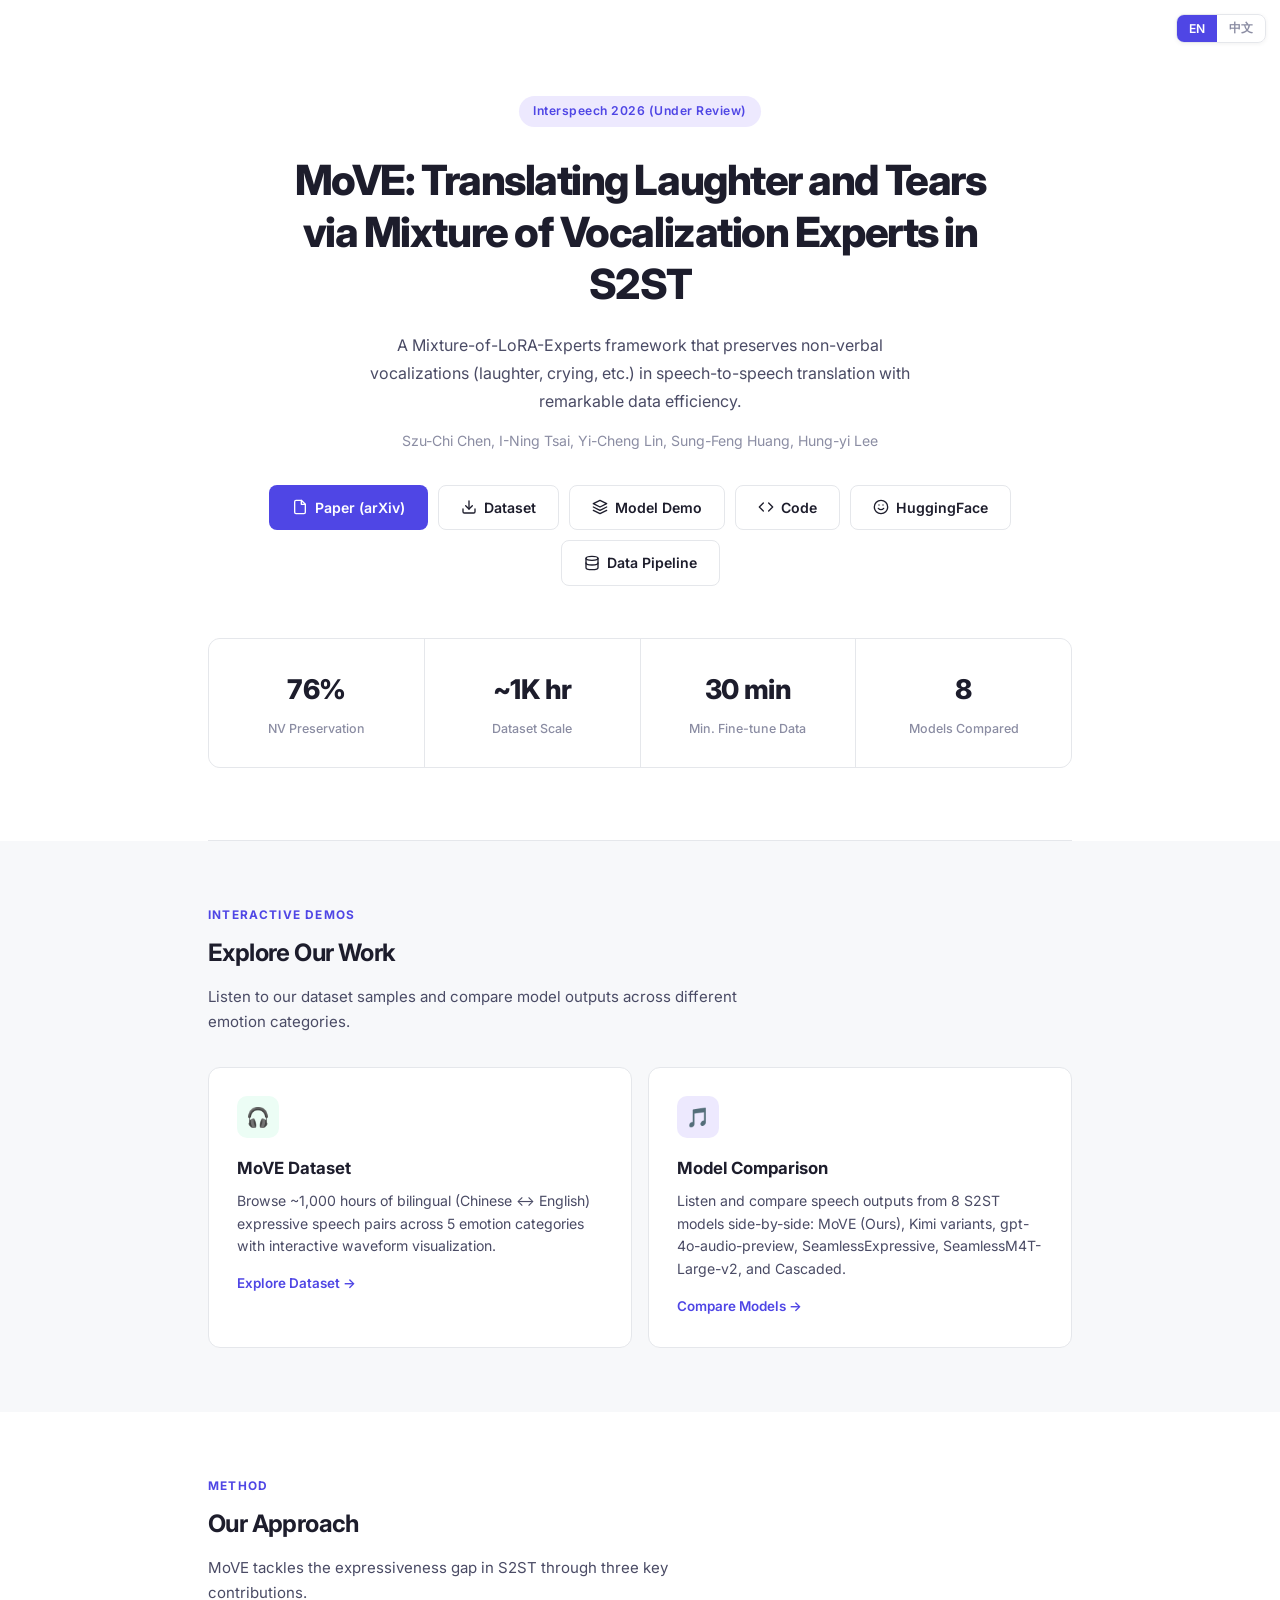
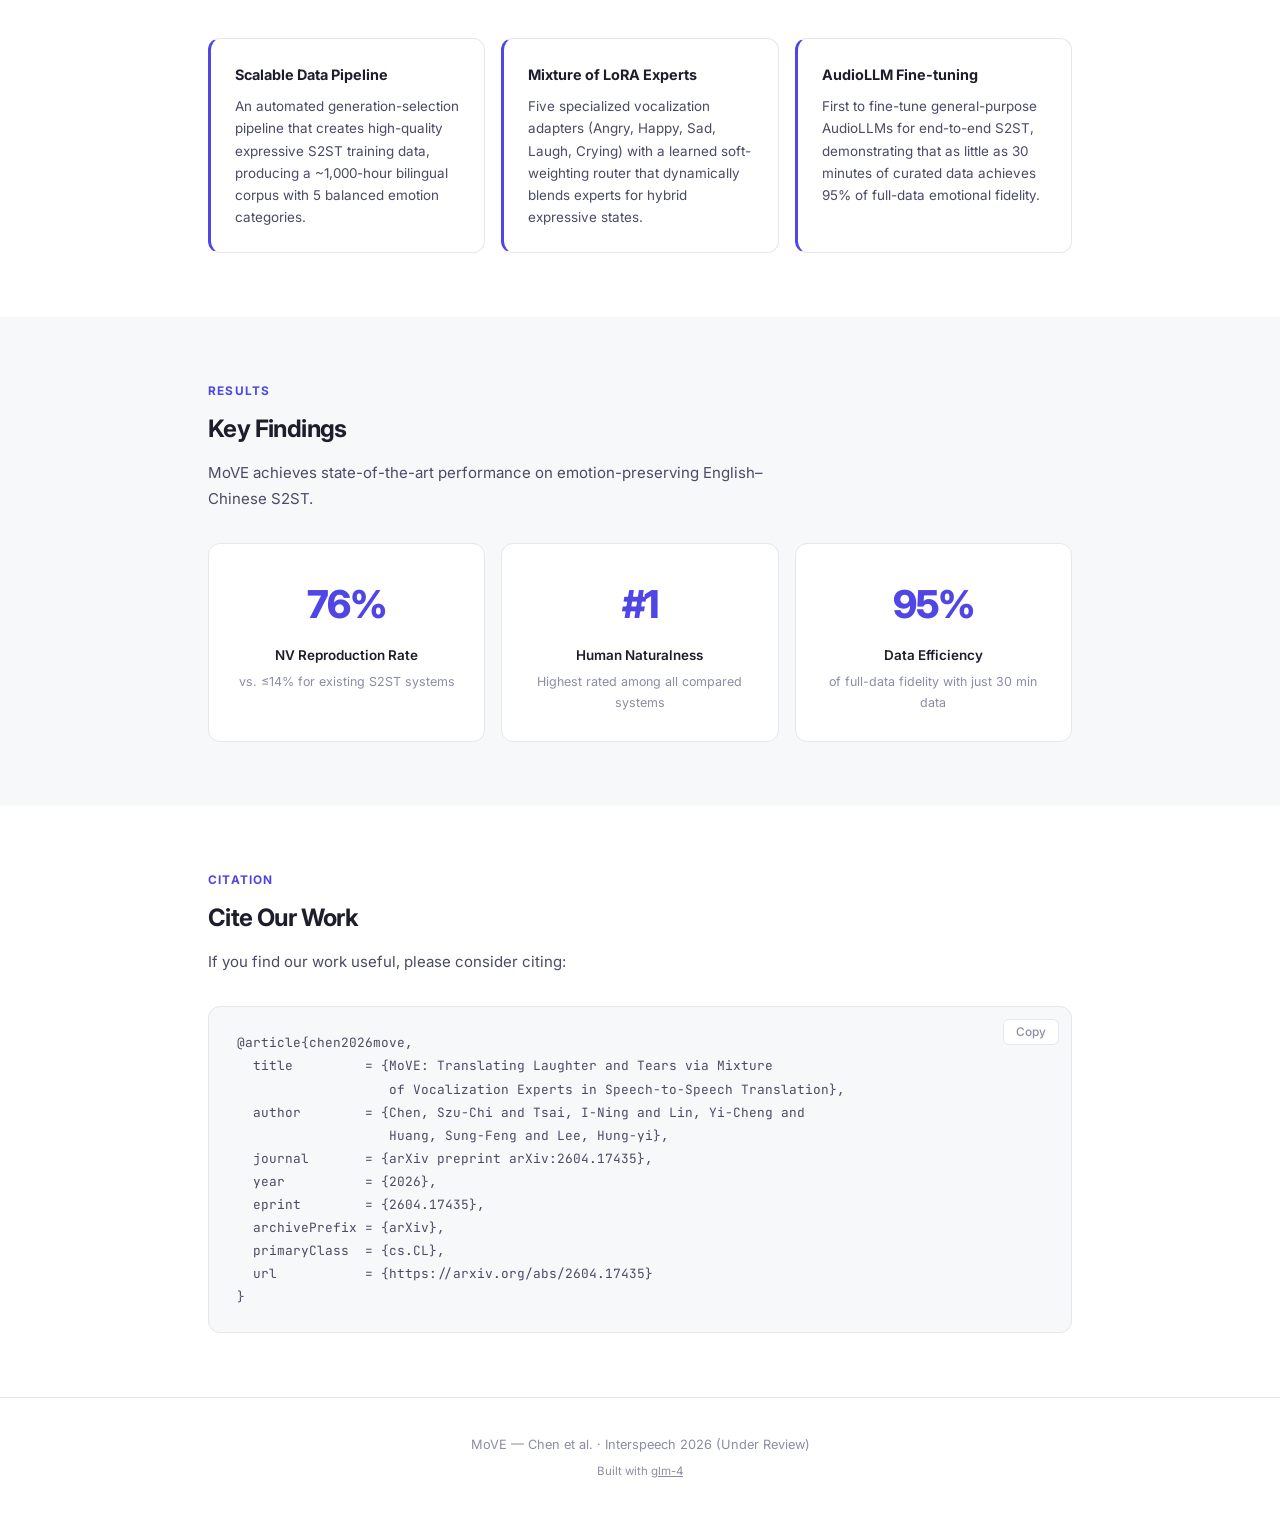
==== commit 9141bbb6: "Add HF links, fix pairs count, improve sub-page navigation - Add HuggingFace and Data Pipeline butto" ====
--- a/index.html
+++ b/index.html
@@ -392,6 +392,14 @@
         <a class="btn btn-outline" href="https://github.com/47zzz/MoVE-code" target="_blank" rel="noopener">
           <svg viewBox="0 0 24 24" fill="none" stroke="currentColor" stroke-width="2" stroke-linecap="round" stroke-linejoin="round"><polyline points="16 18 22 12 16 6"/><polyline points="8 6 2 12 8 18"/></svg>
           <span data-i18n="btn.code">Code</span>
+        </a>
+        <a class="btn btn-outline" href="https://huggingface.co/datasets/47z/MoVE" target="_blank" rel="noopener">
+          <svg viewBox="0 0 24 24" fill="none" stroke="currentColor" stroke-width="2" stroke-linecap="round" stroke-linejoin="round"><circle cx="12" cy="12" r="10"/><path d="M8 14s1.5 2 4 2 4-2 4-2"/><line x1="9" y1="9" x2="9.01" y2="9"/><line x1="15" y1="9" x2="15.01" y2="9"/></svg>
+          <span data-i18n="btn.hf">HuggingFace</span>
+        </a>
+        <a class="btn btn-outline" href="https://github.com/47zzz/MoVE-data-pipeline" target="_blank" rel="noopener">
+          <svg viewBox="0 0 24 24" fill="none" stroke="currentColor" stroke-width="2" stroke-linecap="round" stroke-linejoin="round"><ellipse cx="12" cy="5" rx="9" ry="3"/><path d="M21 12c0 1.66-4 3-9 3s-9-1.34-9-3"/><path d="M3 5v14c0 1.66 4 3 9 3s9-1.34 9-3V5"/></svg>
+          <span data-i18n="btn.pipeline">Data Pipeline</span>
         </a>
       </div>
 
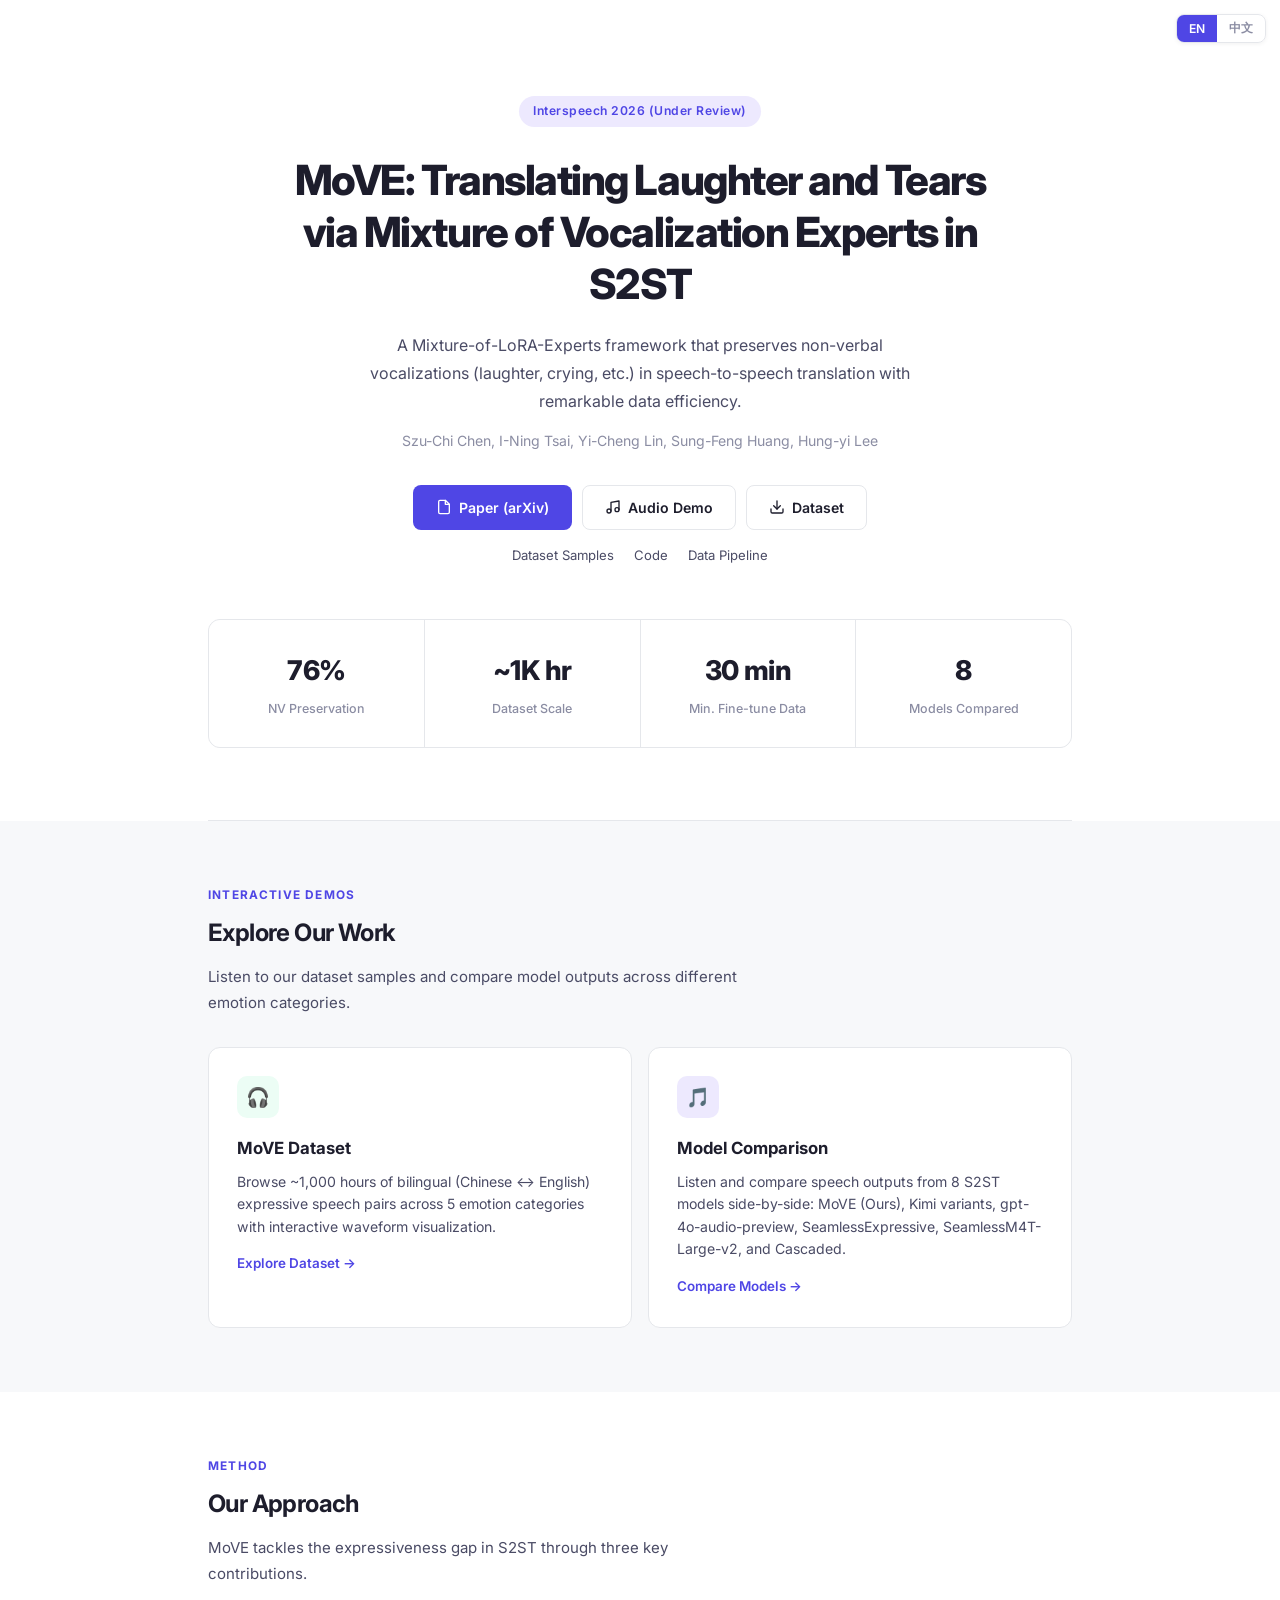
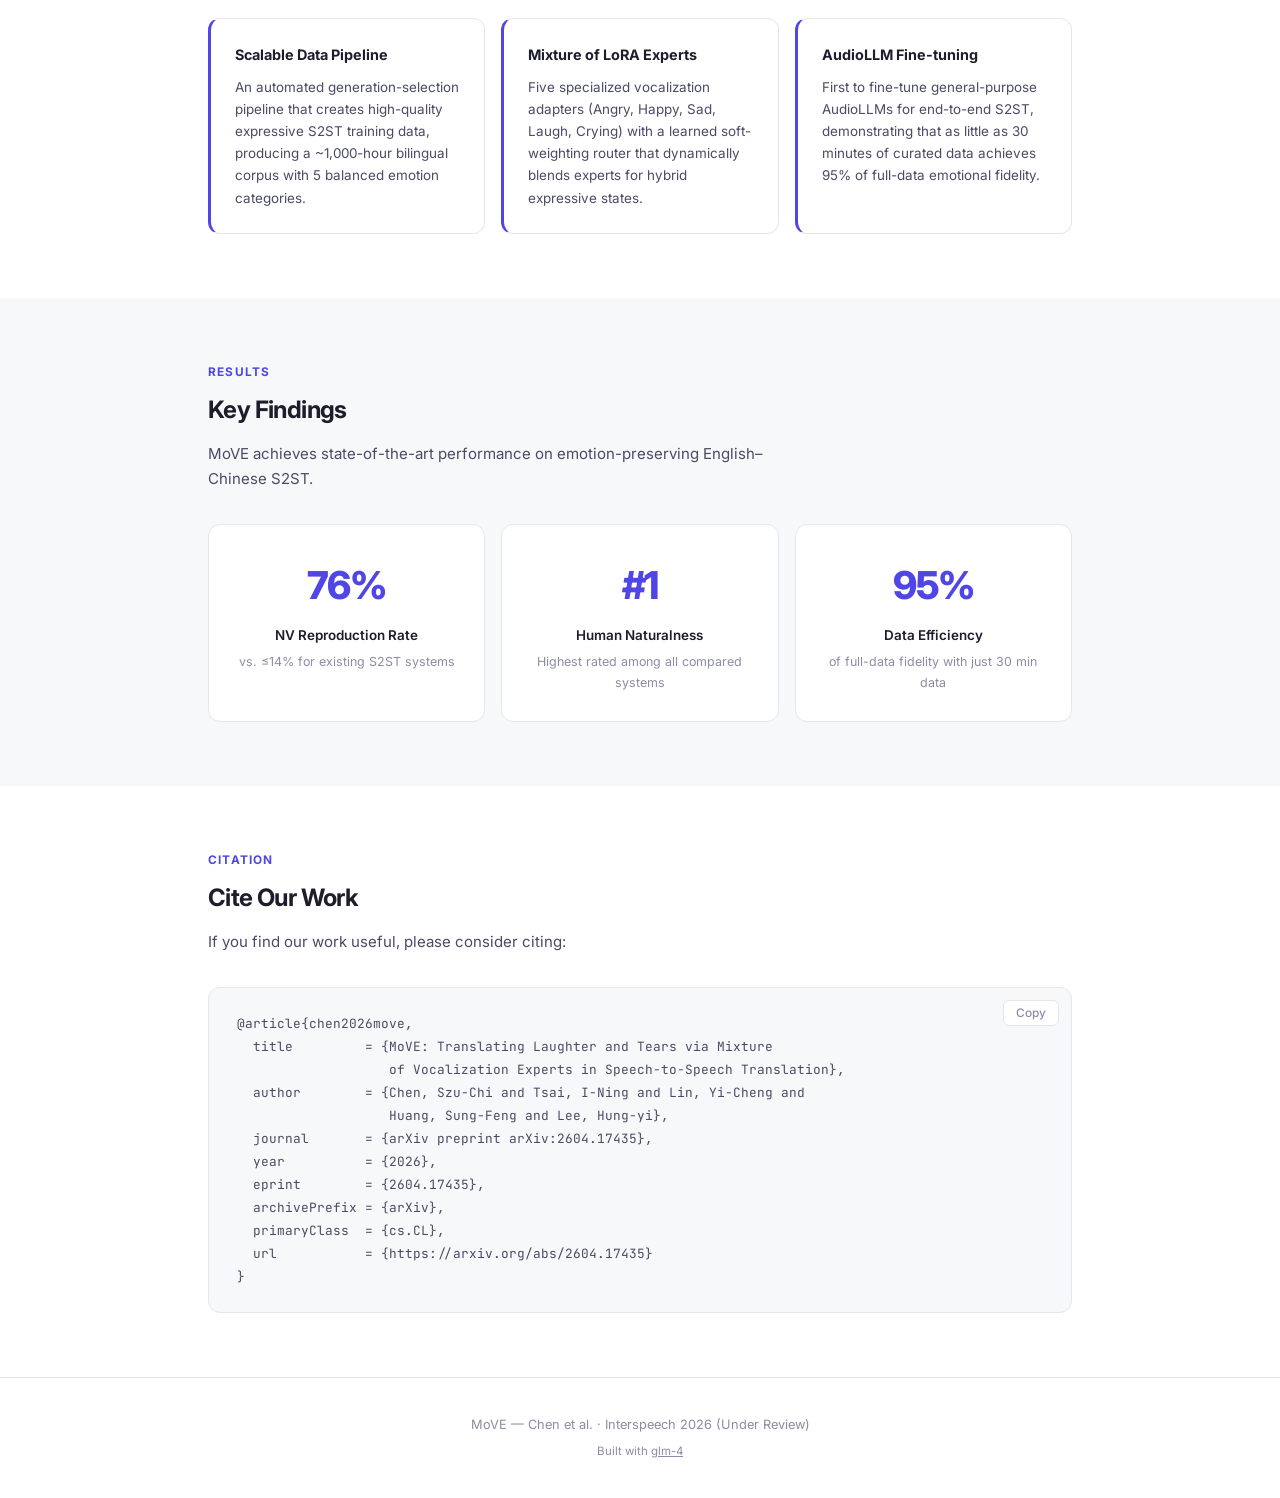
==== commit abeb6dee: "Simplify hero buttons: 3 primary + secondary links row - Paper / Audio Demo / Dataset (HF download) " ====
--- a/index.html
+++ b/index.html
@@ -94,6 +94,23 @@
       margin-top: 32px;
     }
 
+    .secondary-links {
+      display: flex;
+      gap: 20px;
+      justify-content: center;
+      flex-wrap: wrap;
+      margin-top: 14px;
+    }
+
+    .secondary-links a {
+      font-size: 0.82rem;
+      color: var(--text-2);
+      text-decoration: none;
+      transition: color 0.15s;
+    }
+
+    .secondary-links a:hover { color: var(--text); }
+
     .btn {
       display: inline-flex;
       align-items: center;
@@ -381,26 +398,20 @@
           <svg viewBox="0 0 24 24" fill="none" stroke="currentColor" stroke-width="2" stroke-linecap="round" stroke-linejoin="round"><path d="M14 2H6a2 2 0 0 0-2 2v16a2 2 0 0 0 2 2h12a2 2 0 0 0 2-2V8z"/><polyline points="14 2 14 8 20 8"/></svg>
           <span data-i18n="btn.paper">Paper (arXiv)</span>
         </a>
-        <a class="btn btn-outline" href="MoVE_dataset_demo/">
+        <a class="btn btn-outline" href="model_comparison/">
+          <svg viewBox="0 0 24 24" fill="none" stroke="currentColor" stroke-width="2" stroke-linecap="round" stroke-linejoin="round"><path d="M9 18V5l12-2v13"/><circle cx="6" cy="18" r="3"/><circle cx="18" cy="16" r="3"/></svg>
+          <span data-i18n="btn.demo">Audio Demo</span>
+        </a>
+        <a class="btn btn-outline" href="https://huggingface.co/datasets/47z/MoVE" target="_blank" rel="noopener">
           <svg viewBox="0 0 24 24" fill="none" stroke="currentColor" stroke-width="2" stroke-linecap="round" stroke-linejoin="round"><path d="M21 15v4a2 2 0 0 1-2 2H5a2 2 0 0 1-2-2v-4"/><polyline points="7 10 12 15 17 10"/><line x1="12" y1="15" x2="12" y2="3"/></svg>
           <span data-i18n="btn.dataset">Dataset</span>
         </a>
-        <a class="btn btn-outline" href="model_comparison/">
-          <svg viewBox="0 0 24 24" fill="none" stroke="currentColor" stroke-width="2" stroke-linecap="round" stroke-linejoin="round"><polygon points="12 2 2 7 12 12 22 7 12 2"/><polyline points="2 17 12 22 22 17"/><polyline points="2 12 12 17 22 12"/></svg>
-          <span data-i18n="btn.demo">Model Demo</span>
-        </a>
-        <a class="btn btn-outline" href="https://github.com/47zzz/MoVE-code" target="_blank" rel="noopener">
-          <svg viewBox="0 0 24 24" fill="none" stroke="currentColor" stroke-width="2" stroke-linecap="round" stroke-linejoin="round"><polyline points="16 18 22 12 16 6"/><polyline points="8 6 2 12 8 18"/></svg>
-          <span data-i18n="btn.code">Code</span>
-        </a>
-        <a class="btn btn-outline" href="https://huggingface.co/datasets/47z/MoVE" target="_blank" rel="noopener">
-          <svg viewBox="0 0 24 24" fill="none" stroke="currentColor" stroke-width="2" stroke-linecap="round" stroke-linejoin="round"><circle cx="12" cy="12" r="10"/><path d="M8 14s1.5 2 4 2 4-2 4-2"/><line x1="9" y1="9" x2="9.01" y2="9"/><line x1="15" y1="9" x2="15.01" y2="9"/></svg>
-          <span data-i18n="btn.hf">HuggingFace</span>
-        </a>
-        <a class="btn btn-outline" href="https://github.com/47zzz/MoVE-data-pipeline" target="_blank" rel="noopener">
-          <svg viewBox="0 0 24 24" fill="none" stroke="currentColor" stroke-width="2" stroke-linecap="round" stroke-linejoin="round"><ellipse cx="12" cy="5" rx="9" ry="3"/><path d="M21 12c0 1.66-4 3-9 3s-9-1.34-9-3"/><path d="M3 5v14c0 1.66 4 3 9 3s9-1.34 9-3V5"/></svg>
-          <span data-i18n="btn.pipeline">Data Pipeline</span>
-        </a>
+      </div>
+
+      <div class="secondary-links">
+        <a href="MoVE_dataset_demo/" data-i18n="btn.samples">Dataset Samples</a>
+        <a href="https://github.com/47zzz/MoVE-code" target="_blank" rel="noopener" data-i18n="btn.code">Code</a>
+        <a href="https://github.com/47zzz/MoVE-data-pipeline" target="_blank" rel="noopener" data-i18n="btn.pipeline">Data Pipeline</a>
       </div>
 
       <div class="stats-row">
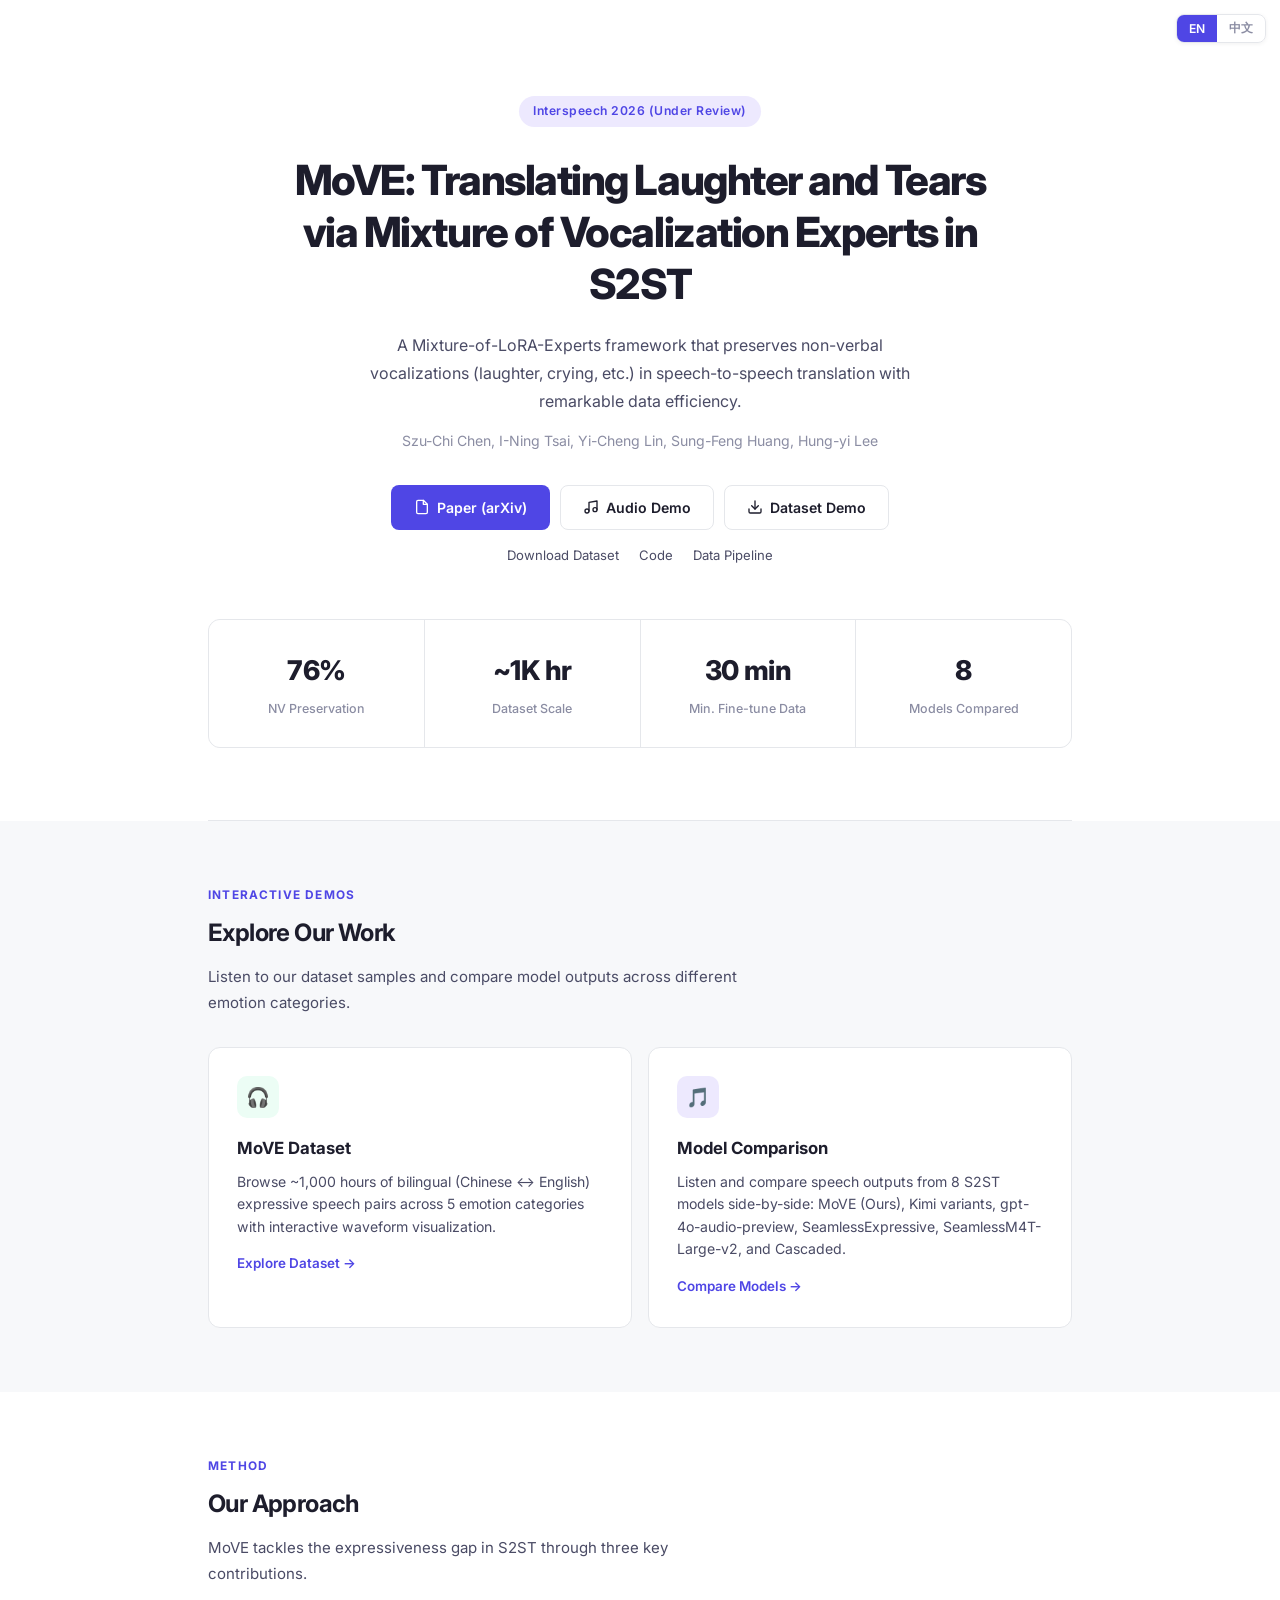
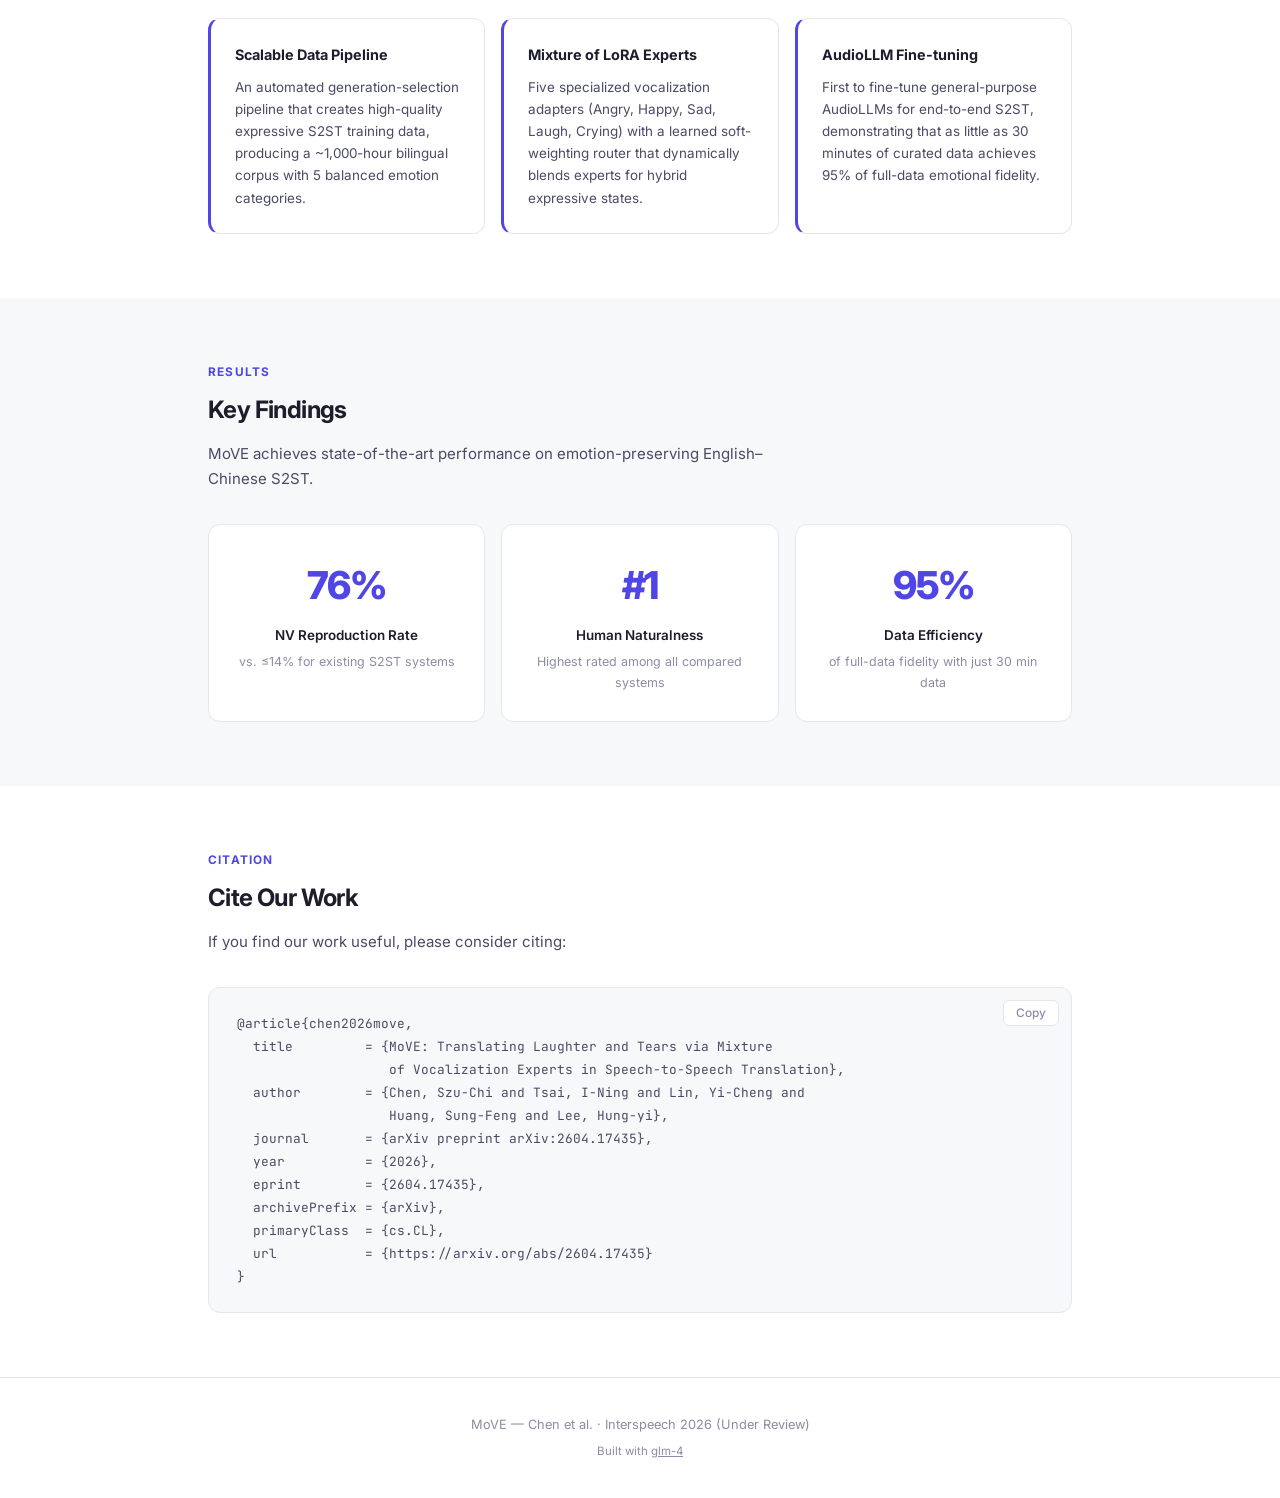
==== commit 536f3f36: "Promote Dataset Demo to primary button, move HF download to secondary" ====
--- a/index.html
+++ b/index.html
@@ -402,14 +402,14 @@
           <svg viewBox="0 0 24 24" fill="none" stroke="currentColor" stroke-width="2" stroke-linecap="round" stroke-linejoin="round"><path d="M9 18V5l12-2v13"/><circle cx="6" cy="18" r="3"/><circle cx="18" cy="16" r="3"/></svg>
           <span data-i18n="btn.demo">Audio Demo</span>
         </a>
-        <a class="btn btn-outline" href="https://huggingface.co/datasets/47z/MoVE" target="_blank" rel="noopener">
+        <a class="btn btn-outline" href="MoVE_dataset_demo/">
           <svg viewBox="0 0 24 24" fill="none" stroke="currentColor" stroke-width="2" stroke-linecap="round" stroke-linejoin="round"><path d="M21 15v4a2 2 0 0 1-2 2H5a2 2 0 0 1-2-2v-4"/><polyline points="7 10 12 15 17 10"/><line x1="12" y1="15" x2="12" y2="3"/></svg>
-          <span data-i18n="btn.dataset">Dataset</span>
+          <span data-i18n="btn.dataset">Dataset Demo</span>
         </a>
       </div>
 
       <div class="secondary-links">
-        <a href="MoVE_dataset_demo/" data-i18n="btn.samples">Dataset Samples</a>
+        <a href="https://huggingface.co/datasets/47z/MoVE" target="_blank" rel="noopener" data-i18n="btn.samples">Download Dataset</a>
         <a href="https://github.com/47zzz/MoVE-code" target="_blank" rel="noopener" data-i18n="btn.code">Code</a>
         <a href="https://github.com/47zzz/MoVE-data-pipeline" target="_blank" rel="noopener" data-i18n="btn.pipeline">Data Pipeline</a>
       </div>
